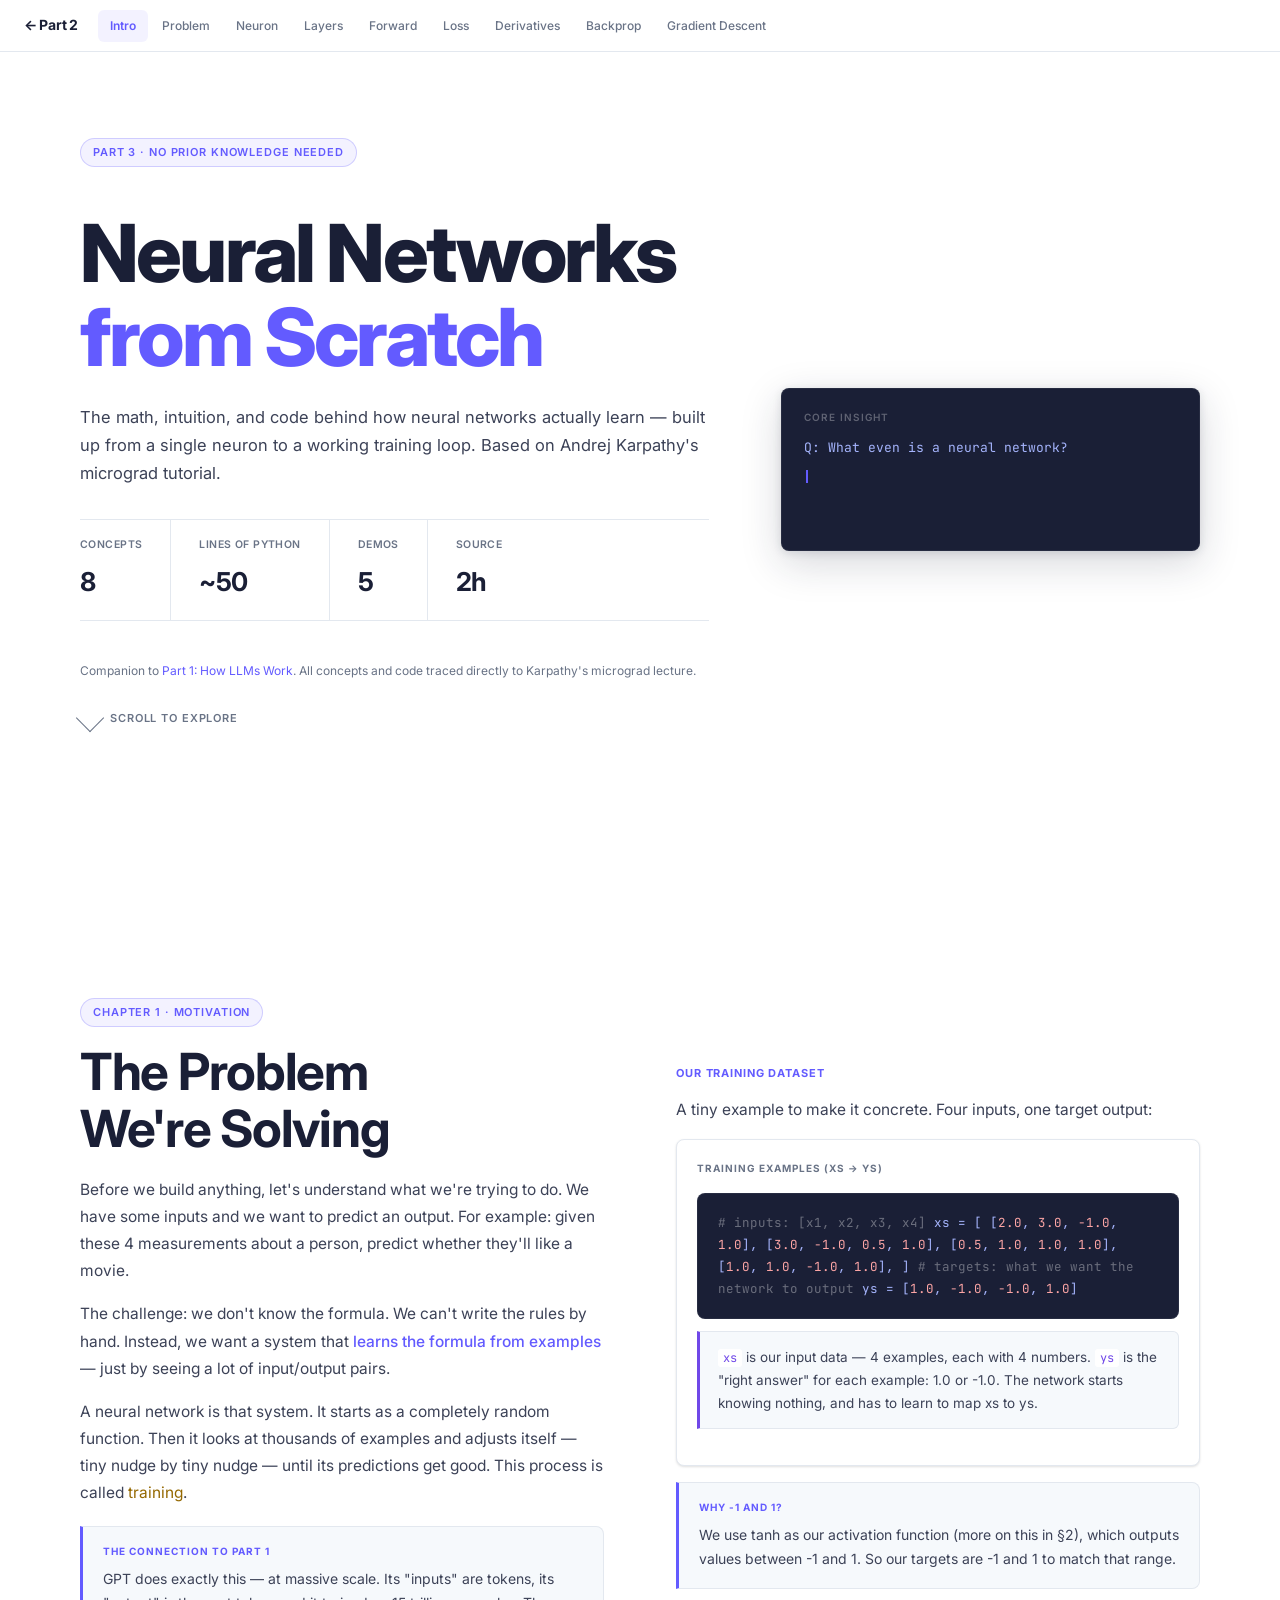
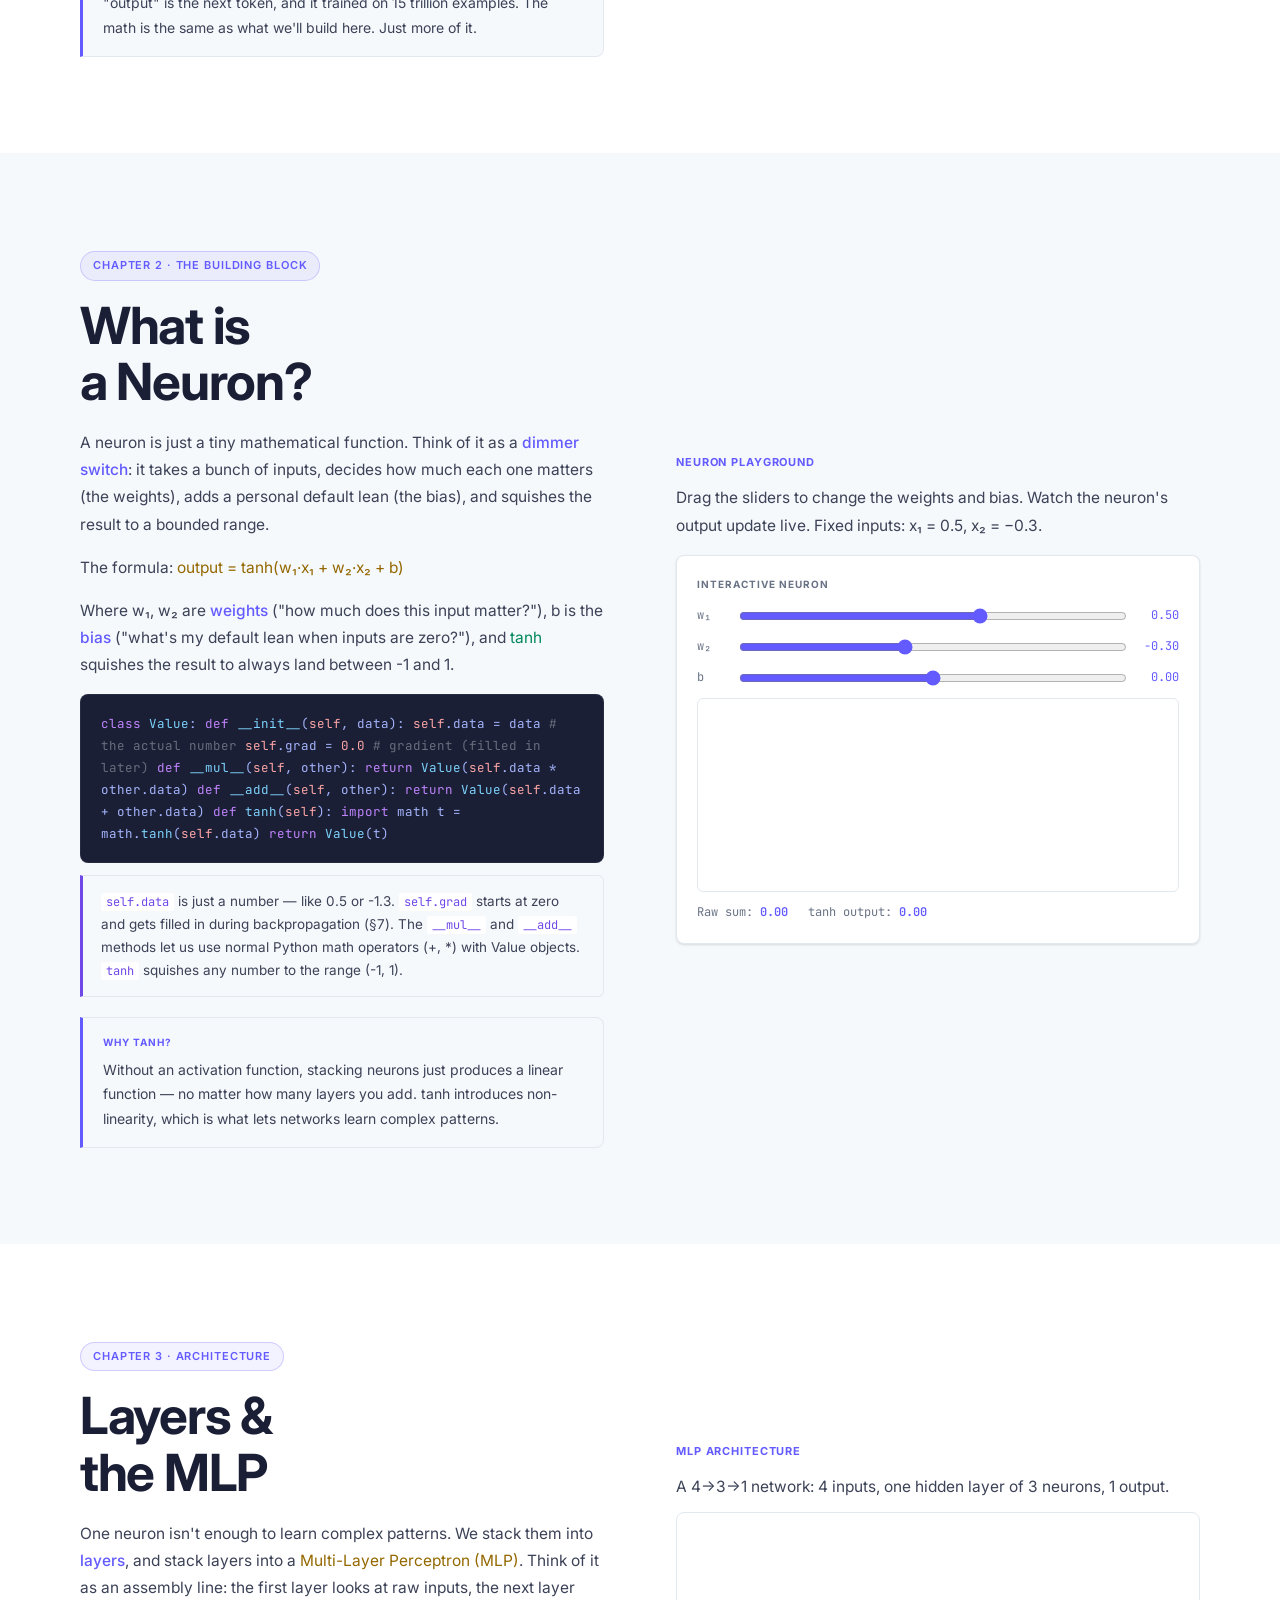
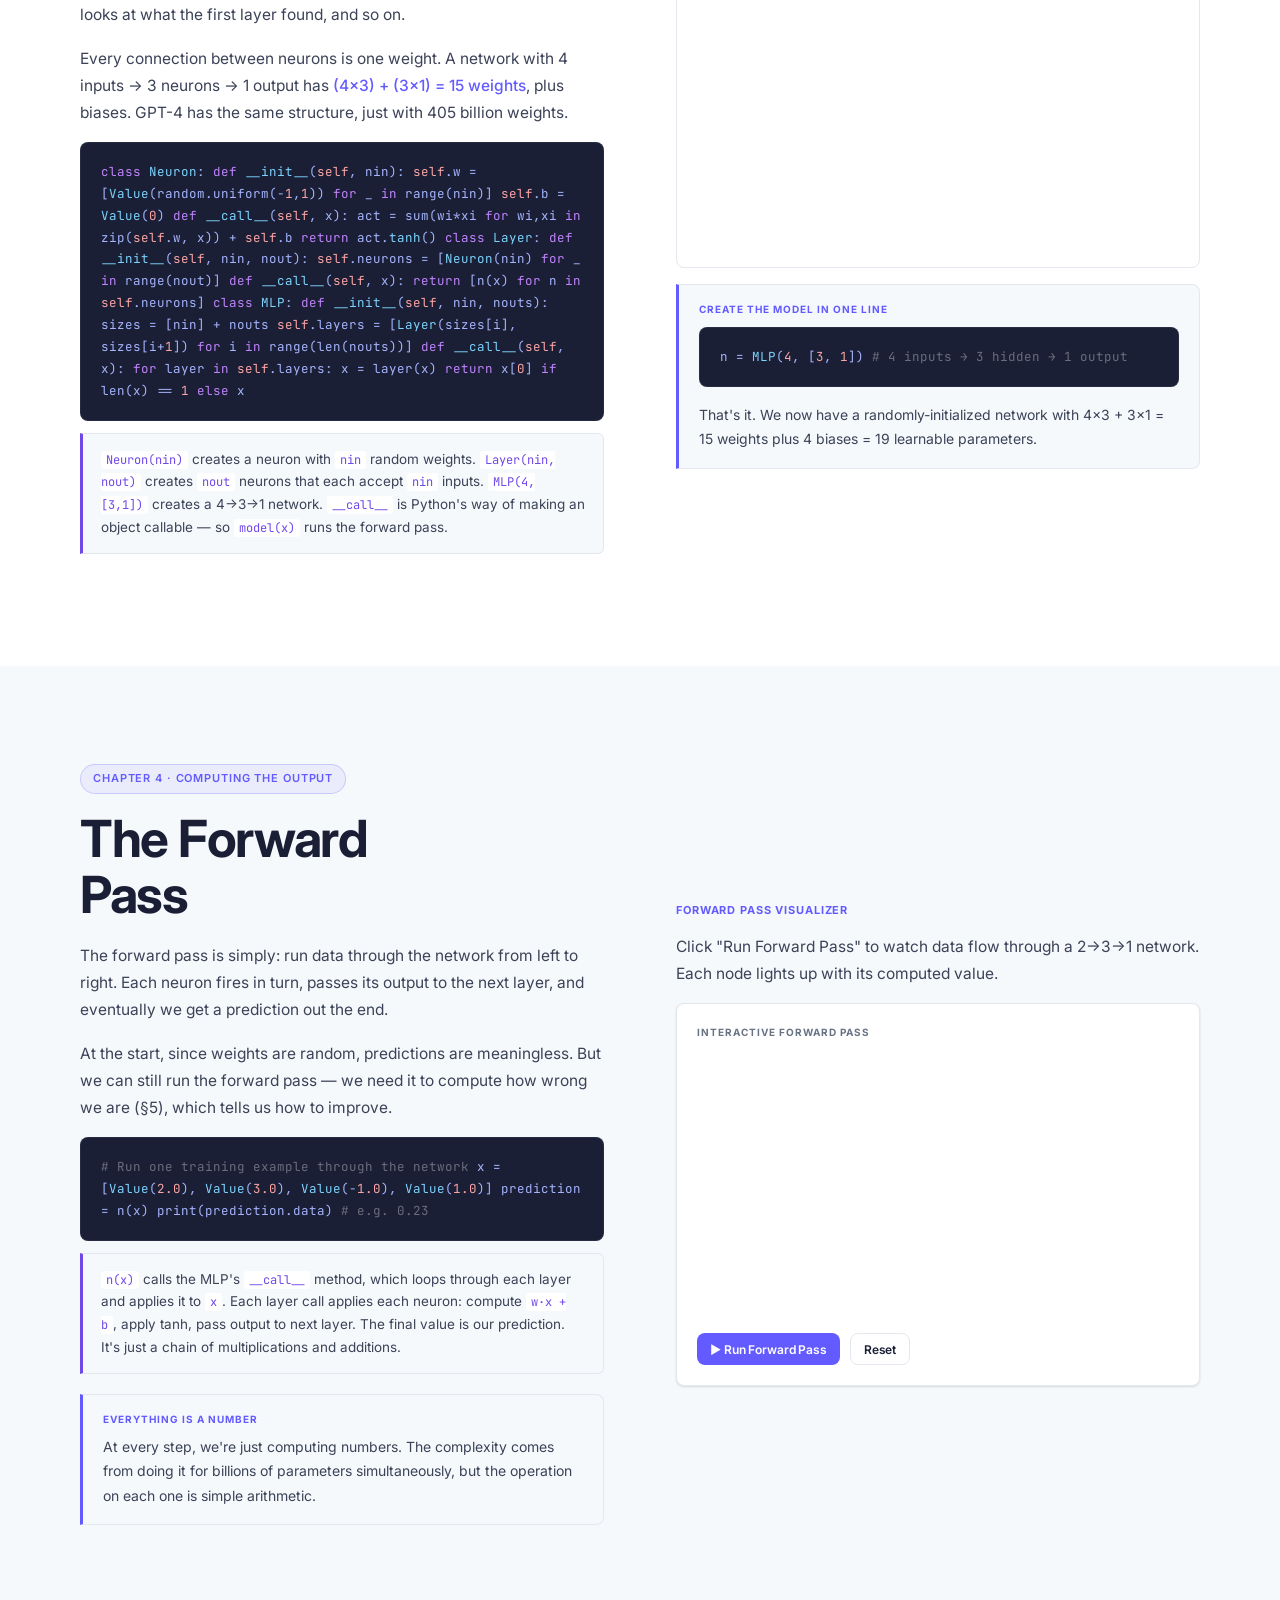
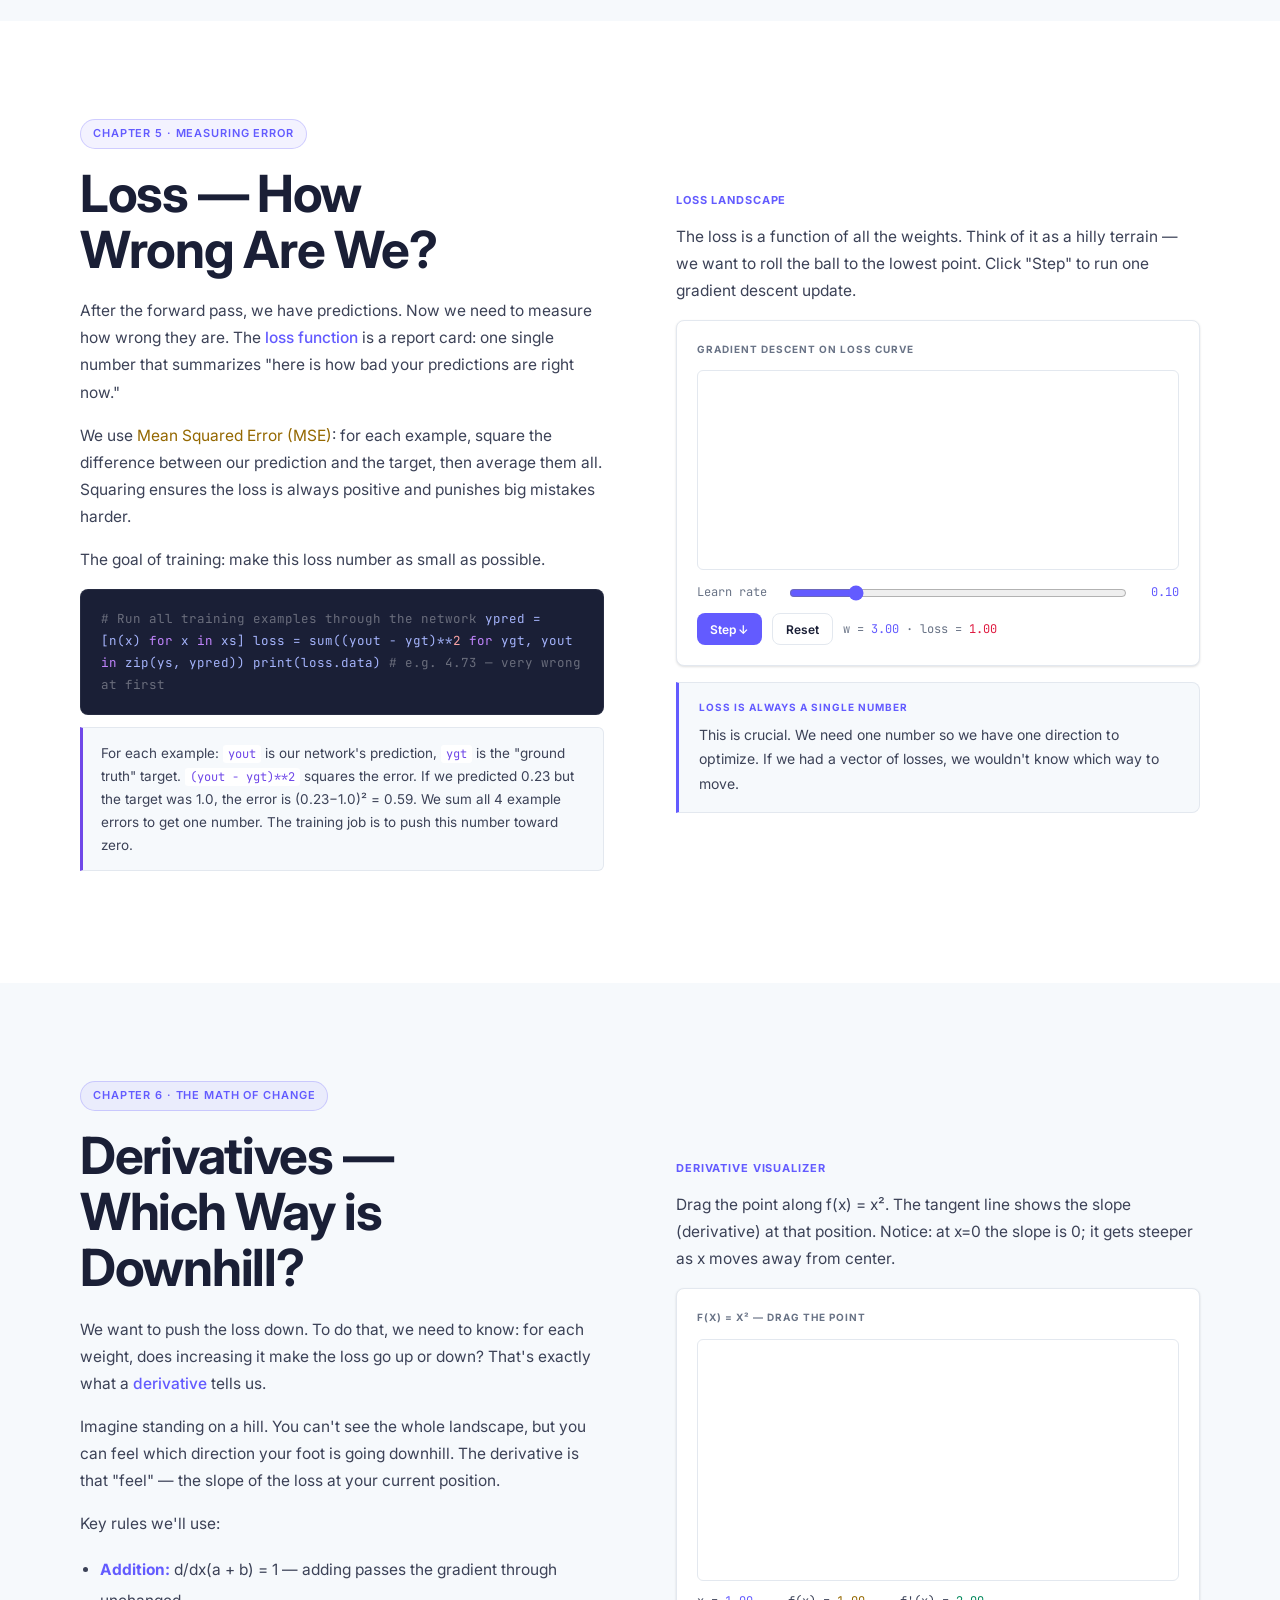
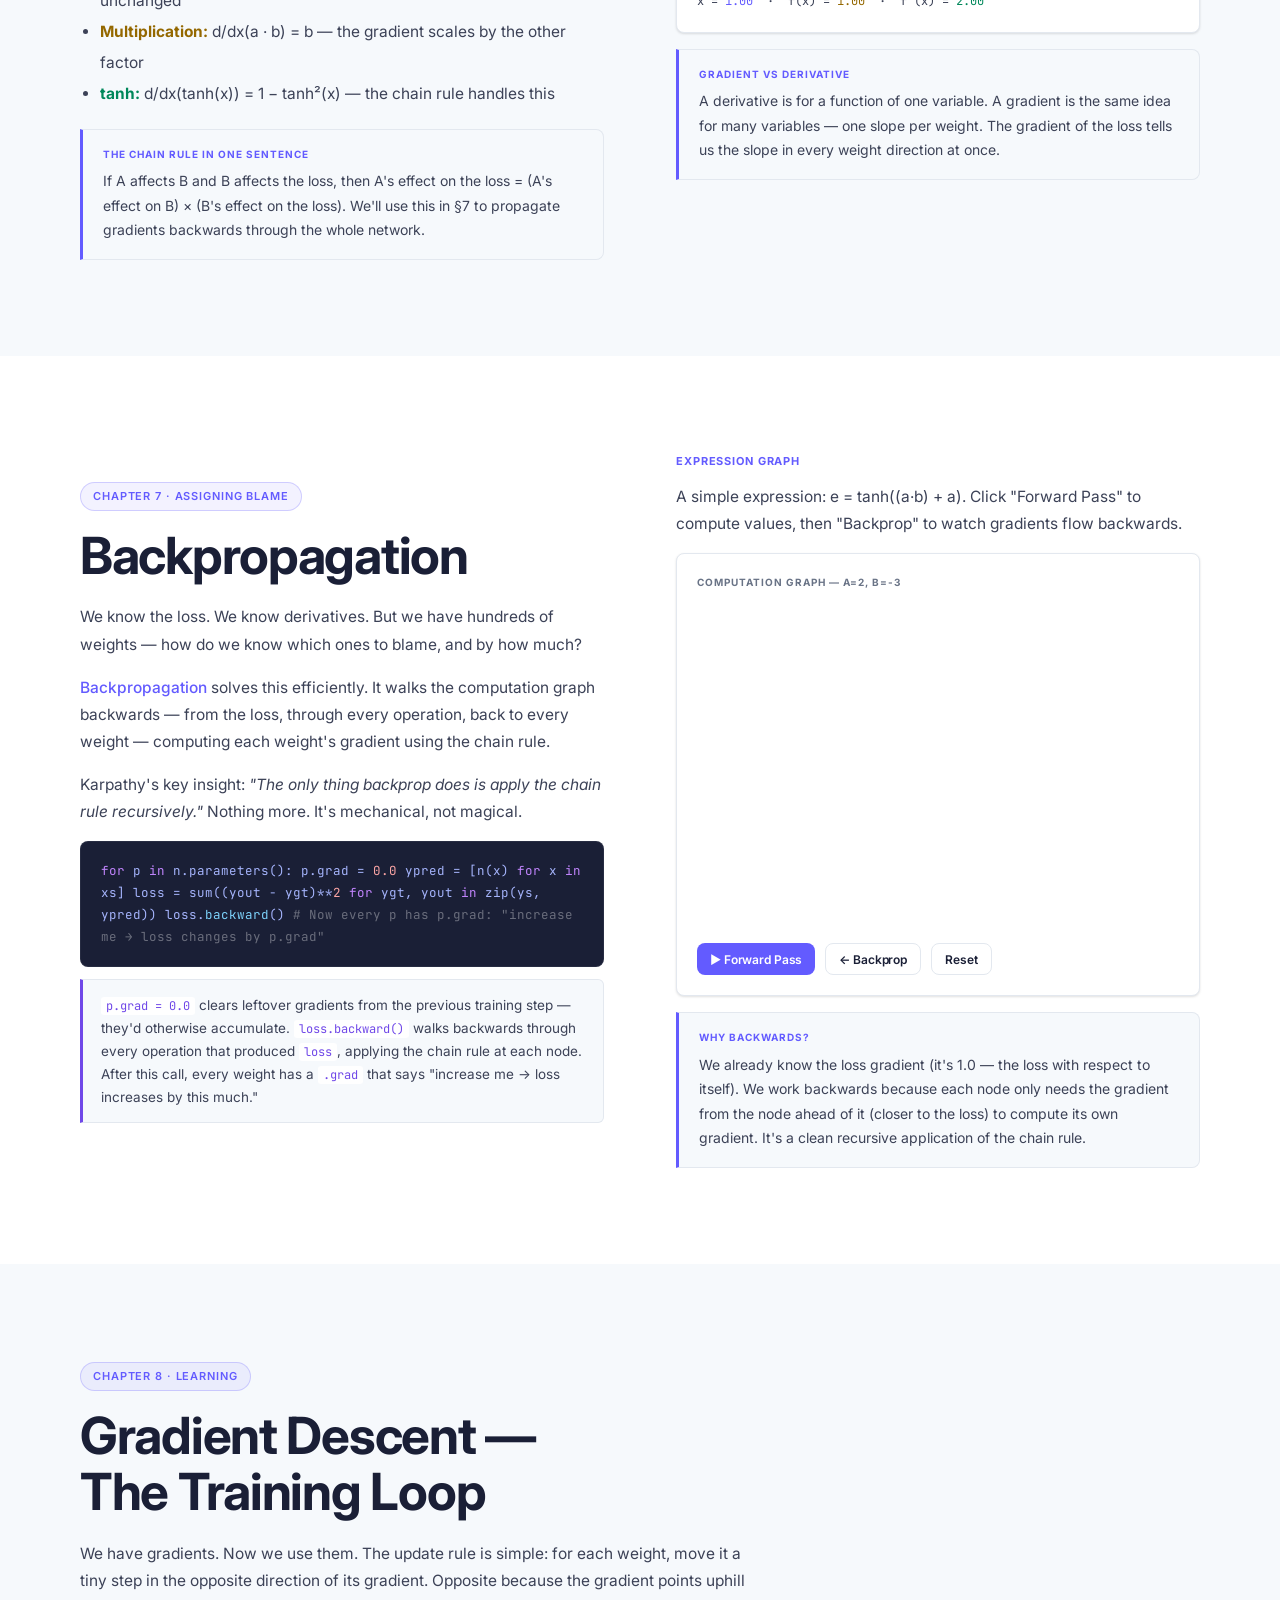
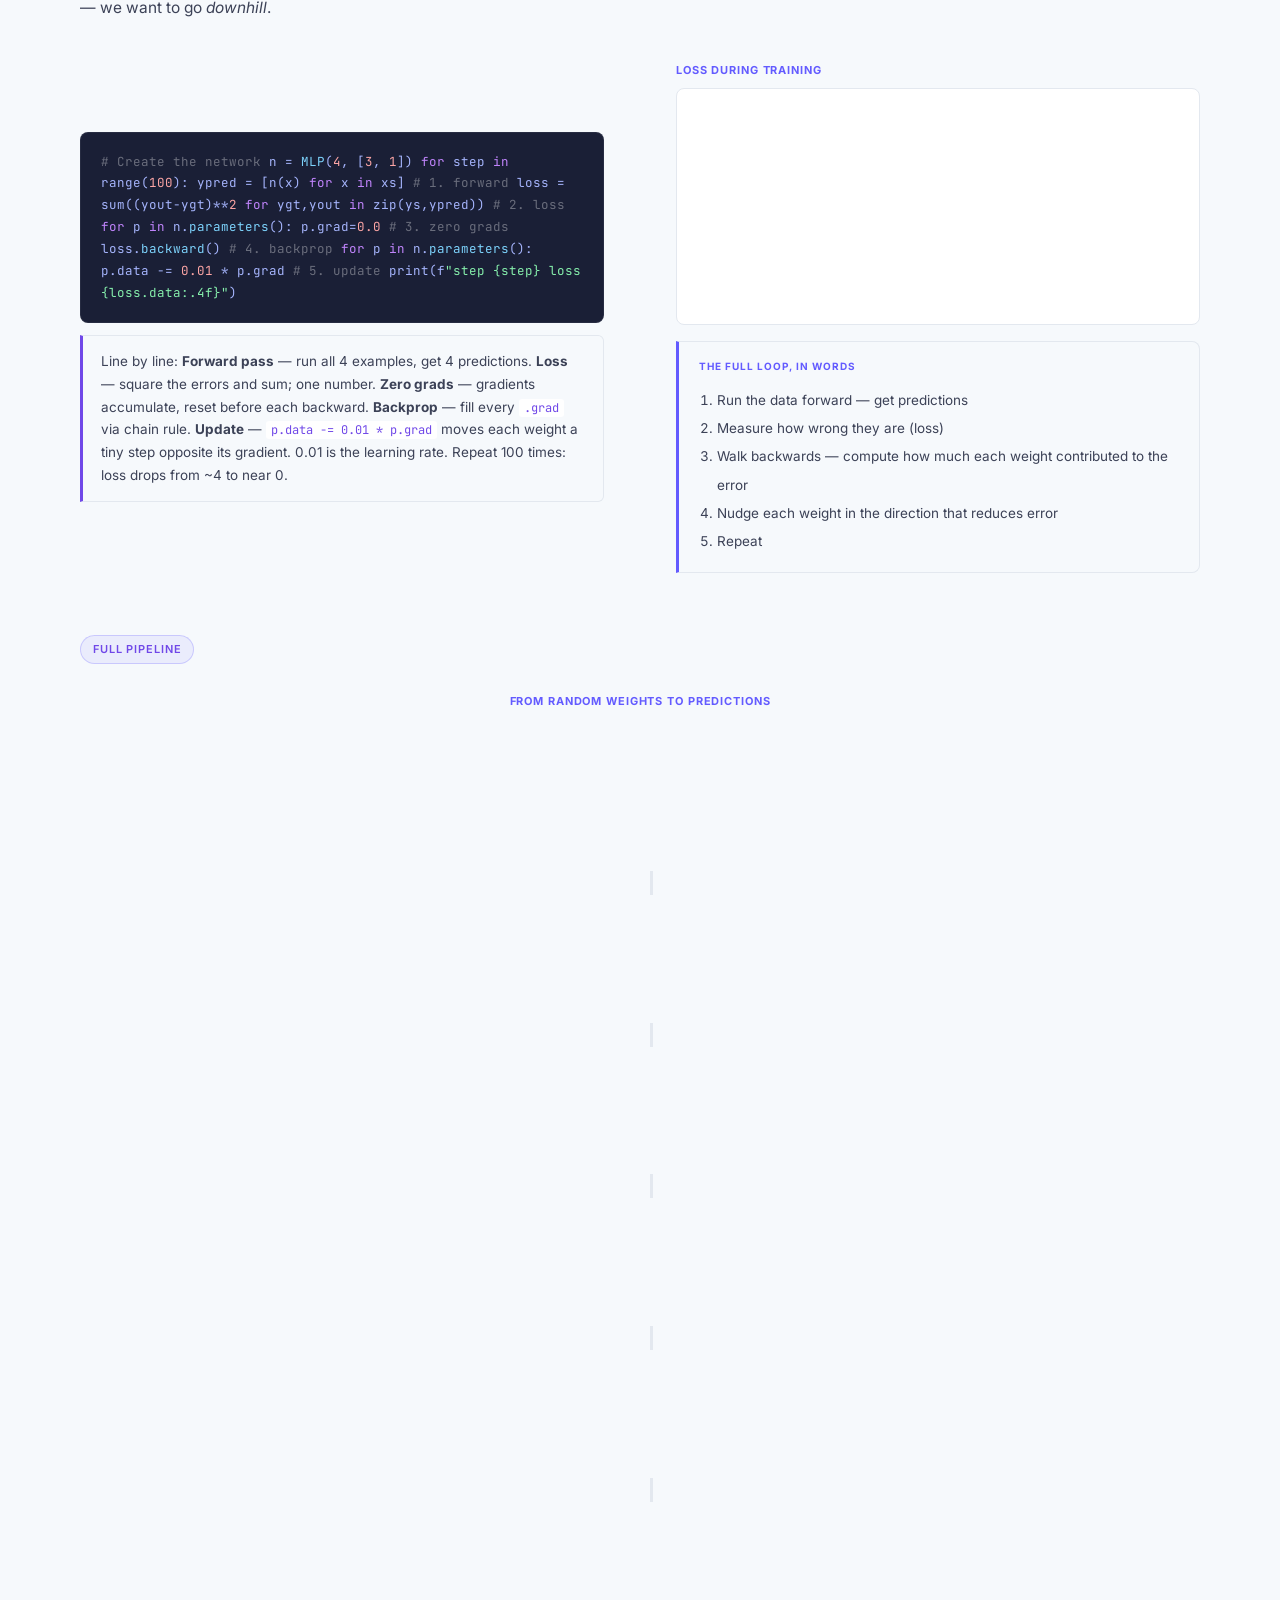
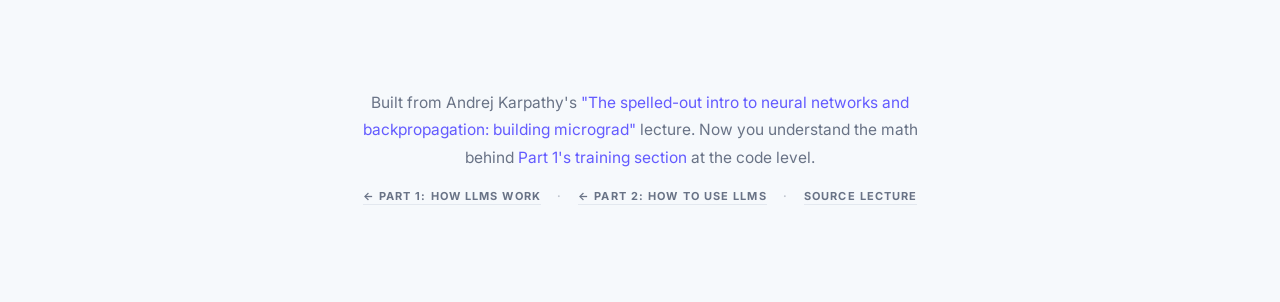
==== neural-networks/index.html @ 3d4aa54a "Add Part 3 HTML scaffold with all 8 sections" ====
<!DOCTYPE html>
<html lang="en">
<head>
<meta charset="UTF-8">
<meta name="viewport" content="width=device-width, initial-scale=1.0">
<title>Neural Networks from Scratch — A Visual Deep Dive</title>
<link rel="preconnect" href="https://fonts.googleapis.com">
<link rel="preconnect" href="https://fonts.gstatic.com" crossorigin>
<link href="https://fonts.googleapis.com/css2?family=Inter:wght@400;500;600;700;800&family=JetBrains+Mono:ital,wght@0,400;0,500;1,400&display=swap" rel="stylesheet">
<link rel="stylesheet" href="style.css">
<style>
.code-block{background:var(--ink);color:#A5B4FC;font-family:var(--dm);font-size:12.5px;line-height:1.75;padding:18px 20px;border-radius:var(--radius);margin:16px 0;overflow-x:auto;border:1px solid rgba(255,255,255,0.06)}
.code-block .co{color:rgba(255,255,255,0.35)}
.code-block .kw{color:#C084FC}
.code-block .st{color:#86EFAC}
.code-block .nm{color:#FCA5A5}
.code-block .fn{color:#7DD3FC}
.code-line-explain{background:var(--surface);border:1px solid var(--border);border-left:3px solid var(--purple);padding:14px 18px;margin-top:-4px;margin-bottom:16px;font-size:13.5px;color:var(--txt);font-family:var(--db);border-radius:0 var(--radius-sm) var(--radius-sm) 0;line-height:1.7}
.code-line-explain code{font-family:var(--dm);font-size:12px;background:var(--card);padding:1px 5px;border-radius:3px;color:var(--purple)}
.demo-box{background:var(--card);border:1px solid var(--border);border-radius:var(--radius);padding:20px;box-shadow:var(--shadow-sm);margin-top:16px}
.demo-label{font-family:var(--ds);font-size:10px;font-weight:700;letter-spacing:.1em;text-transform:uppercase;color:var(--txt2);margin-bottom:12px}
.slider-row{display:flex;align-items:center;gap:12px;margin-bottom:10px}
.slider-row label{font-family:var(--dm);font-size:12px;color:var(--txt2);width:30px;flex-shrink:0}
.slider-row input[type=range]{flex:1;accent-color:var(--accent)}
.slider-val{font-family:var(--dm);font-size:12px;color:var(--accent);width:40px;text-align:right;flex-shrink:0}
.neuron-output{display:flex;gap:20px;margin-top:12px;font-family:var(--dm);font-size:12px}
.neuron-output .n-label{color:var(--txt2)}
.neuron-output .n-val{color:var(--accent);font-weight:600}
.nn-svg-wrap{background:var(--card);border:1px solid var(--border);border-radius:var(--radius);padding:12px;margin-top:12px}
.pipeline-full{display:flex;flex-direction:column;gap:0;margin-top:32px}
.pipeline-stage{display:flex;gap:20px;opacity:0;transform:translateY(12px);transition:opacity .5s,transform .5s}
.pipeline-stage.visible{opacity:1;transform:translateY(0)}
.pipeline-connector{width:3px;background:var(--border);height:24px;margin-left:23px}
.ps-num{font-family:var(--dm);font-size:11px;color:var(--txt2);padding-top:4px;flex-shrink:0;width:28px}
.ps-content{flex:1;border-left:3px solid var(--border);padding:12px 16px;background:var(--card);border-radius:0 var(--radius-sm) var(--radius-sm) 0;border:1px solid var(--border)}
.ps-title{font-family:var(--ds);font-size:12px;font-weight:700;letter-spacing:.04em;margin-bottom:4px}
.ps-desc{font-size:13.5px;color:var(--txt);line-height:1.6}
.ps-tags{display:flex;flex-wrap:wrap;gap:6px;margin-top:8px}
</style>
</head>
<body>
<a href="#main-content" class="skip-link">Skip to main content</a>
<div class="progress-bar" id="progress-bar" role="progressbar" aria-label="Reading progress" aria-valuenow="0" aria-valuemin="0" aria-valuemax="100"></div>

<nav class="top-nav" id="top-nav" aria-label="Chapter navigation">
  <div class="top-nav-inner">
    <a href="../how-to-use-llms/index.html" class="top-nav-brand">← Part 2</a>
    <div class="top-nav-links" id="top-nav-links">
      <button class="tnav-btn active" data-section="s-intro" aria-current="true">Intro</button>
      <button class="tnav-btn" data-section="s-problem">Problem</button>
      <button class="tnav-btn" data-section="s-neuron">Neuron</button>
      <button class="tnav-btn" data-section="s-layers">Layers</button>
      <button class="tnav-btn" data-section="s-forward">Forward</button>
      <button class="tnav-btn" data-section="s-loss">Loss</button>
      <button class="tnav-btn" data-section="s-derivatives">Derivatives</button>
      <button class="tnav-btn" data-section="s-backprop">Backprop</button>
      <button class="tnav-btn" data-section="s-gd">Gradient Descent</button>
    </div>
  </div>
</nav>

<!-- HERO -->
<section id="s-intro" class="section" aria-label="Introduction">
  <canvas id="hero-canvas" aria-hidden="true"></canvas>
  <div class="hero-content" id="main-content">
    <div class="chapter-badge" aria-hidden="true">Part 3 · No Prior Knowledge Needed</div>
    <div class="hero-grid">
      <div class="hero-left">
        <h1 class="hero-title">Neural Networks<br><span>from Scratch</span></h1>
        <p class="hero-sub">The math, intuition, and code behind how neural networks actually learn — built up from a single neuron to a working training loop. Based on Andrej Karpathy's micrograd tutorial.</p>
        <dl class="hero-stats">
          <div class="stat-item"><dt class="stat-lbl">Concepts</dt><dd class="stat-val">8</dd></div>
          <div class="stat-item"><dt class="stat-lbl">Lines of Python</dt><dd class="stat-val">~50</dd></div>
          <div class="stat-item"><dt class="stat-lbl">Demos</dt><dd class="stat-val">5</dd></div>
          <div class="stat-item"><dt class="stat-lbl">Source</dt><dd class="stat-val">2h</dd></div>
        </dl>
        <p class="stats-caveat">Companion to <a href="../index.html" style="color:var(--accent)">Part 1: How LLMs Work</a>. All concepts and code traced directly to Karpathy's micrograd lecture.</p>
        <div class="scroll-hint" aria-hidden="true"><div class="scroll-arrow"></div>Scroll to explore</div>
      </div>
      <div class="hero-right">
        <div class="typewriter-wrap" aria-label="Neural network insight">
          <div class="tw-label" aria-hidden="true">Core Insight</div>
          <div class="tw-prompt">Q: What even is a neural network?</div>
          <div class="tw-response" id="tw-response" aria-live="polite" aria-atomic="true"><span class="tw-cursor" aria-hidden="true"></span></div>
        </div>
      </div>
    </div>
  </div>
</section>

<!-- §1: THE PROBLEM -->
<section id="s-problem" class="section" aria-label="The Problem We're Solving">
  <div class="section-inner two-col">
    <div class="fade-up">
      <div class="chapter-badge">Chapter 1 · Motivation</div>
      <h2 class="section-title">The Problem<br>We're Solving</h2>
      <p class="body-text">Before we build anything, let's understand what we're trying to do. We have some inputs and we want to predict an output. For example: given these 4 measurements about a person, predict whether they'll like a movie.</p>
      <p class="body-text">The challenge: we don't know the formula. We can't write the rules by hand. Instead, we want a system that <span class="highlight">learns the formula from examples</span> — just by seeing a lot of input/output pairs.</p>
      <p class="body-text">A neural network is that system. It starts as a completely random function. Then it looks at thousands of examples and adjusts itself — tiny nudge by tiny nudge — until its predictions get good. This process is called <span class="highlight-a">training</span>.</p>
      <div class="insight-box">
        <strong>The Connection to Part 1</strong>
        GPT does exactly this — at massive scale. Its "inputs" are tokens, its "output" is the next token, and it trained on 15 trillion examples. The math is the same as what we'll build here. Just more of it.
      </div>
    </div>
    <div class="fade-up" style="animation-delay:.15s">
      <h3 class="sub-title">Our Training Dataset</h3>
      <p class="body-text" style="margin-bottom:12px">A tiny example to make it concrete. Four inputs, one target output:</p>
      <div class="demo-box">
        <div class="demo-label">Training Examples (xs → ys)</div>
        <div class="code-block">
<span class="co"># inputs: [x1, x2, x3, x4]</span>
xs = [
  [<span class="nm">2.0</span>, <span class="nm">3.0</span>, <span class="nm">-1.0</span>, <span class="nm">1.0</span>],
  [<span class="nm">3.0</span>, <span class="nm">-1.0</span>, <span class="nm">0.5</span>, <span class="nm">1.0</span>],
  [<span class="nm">0.5</span>, <span class="nm">1.0</span>, <span class="nm">1.0</span>, <span class="nm">1.0</span>],
  [<span class="nm">1.0</span>, <span class="nm">1.0</span>, <span class="nm">-1.0</span>, <span class="nm">1.0</span>],
]
<span class="co"># targets: what we want the network to output</span>
ys = [<span class="nm">1.0</span>, <span class="nm">-1.0</span>, <span class="nm">-1.0</span>, <span class="nm">1.0</span>]
        </div>
        <div class="code-line-explain">
          <code>xs</code> is our input data — 4 examples, each with 4 numbers. <code>ys</code> is the "right answer" for each example: 1.0 or -1.0. The network starts knowing nothing, and has to learn to map xs to ys.
        </div>
      </div>
      <div class="insight-box" style="margin-top:16px">
        <strong>Why -1 and 1?</strong>
        We use tanh as our activation function (more on this in §2), which outputs values between -1 and 1. So our targets are -1 and 1 to match that range.
      </div>
    </div>
  </div>
</section>

<!-- §2: NEURON -->
<section id="s-neuron" class="section" aria-label="What is a Neuron">
  <div class="section-inner two-col">
    <div class="fade-up">
      <div class="chapter-badge">Chapter 2 · The Building Block</div>
      <h2 class="section-title">What is<br>a Neuron?</h2>
      <p class="body-text">A neuron is just a tiny mathematical function. Think of it as a <span class="highlight">dimmer switch</span>: it takes a bunch of inputs, decides how much each one matters (the weights), adds a personal default lean (the bias), and squishes the result to a bounded range.</p>
      <p class="body-text">The formula: <span class="highlight-a">output = tanh(w₁·x₁ + w₂·x₂ + b)</span></p>
      <p class="body-text">Where w₁, w₂ are <span class="highlight">weights</span> ("how much does this input matter?"), b is the <span class="highlight">bias</span> ("what's my default lean when inputs are zero?"), and <span class="highlight-g">tanh</span> squishes the result to always land between -1 and 1.</p>
      <div class="code-block">
<span class="kw">class</span> <span class="fn">Value</span>:
  <span class="kw">def</span> <span class="fn">__init__</span>(<span class="nm">self</span>, data):
    <span class="nm">self</span>.data = data   <span class="co"># the actual number</span>
    <span class="nm">self</span>.grad = <span class="nm">0.0</span>   <span class="co"># gradient (filled in later)</span>

  <span class="kw">def</span> <span class="fn">__mul__</span>(<span class="nm">self</span>, other):
    <span class="kw">return</span> <span class="fn">Value</span>(<span class="nm">self</span>.data * other.data)

  <span class="kw">def</span> <span class="fn">__add__</span>(<span class="nm">self</span>, other):
    <span class="kw">return</span> <span class="fn">Value</span>(<span class="nm">self</span>.data + other.data)

  <span class="kw">def</span> <span class="fn">tanh</span>(<span class="nm">self</span>):
    <span class="kw">import</span> math
    t = math.<span class="fn">tanh</span>(<span class="nm">self</span>.data)
    <span class="kw">return</span> <span class="fn">Value</span>(t)
      </div>
      <div class="code-line-explain">
        <code>self.data</code> is just a number — like 0.5 or -1.3. <code>self.grad</code> starts at zero and gets filled in during backpropagation (§7). The <code>__mul__</code> and <code>__add__</code> methods let us use normal Python math operators (+, *) with Value objects. <code>tanh</code> squishes any number to the range (-1, 1).
      </div>
      <div class="insight-box">
        <strong>Why tanh?</strong>
        Without an activation function, stacking neurons just produces a linear function — no matter how many layers you add. tanh introduces non-linearity, which is what lets networks learn complex patterns.
      </div>
    </div>
    <div class="fade-up" style="animation-delay:.15s">
      <h3 class="sub-title">Neuron Playground</h3>
      <p class="body-text" style="margin-bottom:8px">Drag the sliders to change the weights and bias. Watch the neuron's output update live. Fixed inputs: x₁ = 0.5, x₂ = −0.3.</p>
      <div class="demo-box" id="neuron-playground">
        <div class="demo-label">Interactive Neuron</div>
        <div class="slider-row">
          <label>w₁</label>
          <input type="range" id="np-w1" min="-2" max="2" step="0.05" value="0.5" aria-label="Weight 1">
          <span class="slider-val" id="np-w1-val">0.50</span>
        </div>
        <div class="slider-row">
          <label>w₂</label>
          <input type="range" id="np-w2" min="-2" max="2" step="0.05" value="-0.3" aria-label="Weight 2">
          <span class="slider-val" id="np-w2-val">-0.30</span>
        </div>
        <div class="slider-row">
          <label>b</label>
          <input type="range" id="np-b" min="-2" max="2" step="0.05" value="0.0" aria-label="Bias">
          <span class="slider-val" id="np-b-val">0.00</span>
        </div>
        <canvas id="neuron-canvas" width="400" height="160" style="width:100%;display:block;margin-top:8px;border-radius:var(--radius-sm);border:1px solid var(--border)"></canvas>
        <div class="neuron-output" style="margin-top:10px">
          <span><span class="n-label">Raw sum: </span><span class="n-val" id="np-raw">0.00</span></span>
          <span><span class="n-label">tanh output: </span><span class="n-val" id="np-out">0.00</span></span>
        </div>
      </div>
    </div>
  </div>
</section>

<!-- §3: LAYERS -->
<section id="s-layers" class="section" aria-label="Layers and Architecture">
  <div class="section-inner two-col">
    <div class="fade-up">
      <div class="chapter-badge">Chapter 3 · Architecture</div>
      <h2 class="section-title">Layers &<br>the MLP</h2>
      <p class="body-text">One neuron isn't enough to learn complex patterns. We stack them into <span class="highlight">layers</span>, and stack layers into a <span class="highlight-a">Multi-Layer Perceptron (MLP)</span>. Think of it as an assembly line: the first layer looks at raw inputs, the next layer looks at what the first layer found, and so on.</p>
      <p class="body-text">Every connection between neurons is one weight. A network with 4 inputs → 3 neurons → 1 output has <span class="highlight">(4×3) + (3×1) = 15 weights</span>, plus biases. GPT-4 has the same structure, just with 405 billion weights.</p>
      <div class="code-block">
<span class="kw">class</span> <span class="fn">Neuron</span>:
  <span class="kw">def</span> <span class="fn">__init__</span>(<span class="nm">self</span>, nin):
    <span class="nm">self</span>.w = [<span class="fn">Value</span>(random.uniform(-<span class="nm">1</span>,<span class="nm">1</span>)) <span class="kw">for</span> _ <span class="kw">in</span> range(nin)]
    <span class="nm">self</span>.b = <span class="fn">Value</span>(<span class="nm">0</span>)
  <span class="kw">def</span> <span class="fn">__call__</span>(<span class="nm">self</span>, x):
    act = sum(wi*xi <span class="kw">for</span> wi,xi <span class="kw">in</span> zip(<span class="nm">self</span>.w, x)) + <span class="nm">self</span>.b
    <span class="kw">return</span> act.<span class="fn">tanh</span>()

<span class="kw">class</span> <span class="fn">Layer</span>:
  <span class="kw">def</span> <span class="fn">__init__</span>(<span class="nm">self</span>, nin, nout):
    <span class="nm">self</span>.neurons = [<span class="fn">Neuron</span>(nin) <span class="kw">for</span> _ <span class="kw">in</span> range(nout)]
  <span class="kw">def</span> <span class="fn">__call__</span>(<span class="nm">self</span>, x):
    <span class="kw">return</span> [n(x) <span class="kw">for</span> n <span class="kw">in</span> <span class="nm">self</span>.neurons]

<span class="kw">class</span> <span class="fn">MLP</span>:
  <span class="kw">def</span> <span class="fn">__init__</span>(<span class="nm">self</span>, nin, nouts):
    sizes = [nin] + nouts
    <span class="nm">self</span>.layers = [<span class="fn">Layer</span>(sizes[i], sizes[i+<span class="nm">1</span>]) <span class="kw">for</span> i <span class="kw">in</span> range(len(nouts))]
  <span class="kw">def</span> <span class="fn">__call__</span>(<span class="nm">self</span>, x):
    <span class="kw">for</span> layer <span class="kw">in</span> <span class="nm">self</span>.layers: x = layer(x)
    <span class="kw">return</span> x[<span class="nm">0</span>] <span class="kw">if</span> len(x) == <span class="nm">1</span> <span class="kw">else</span> x
      </div>
      <div class="code-line-explain">
        <code>Neuron(nin)</code> creates a neuron with <code>nin</code> random weights. <code>Layer(nin, nout)</code> creates <code>nout</code> neurons that each accept <code>nin</code> inputs. <code>MLP(4, [3,1])</code> creates a 4→3→1 network. <code>__call__</code> is Python's way of making an object callable — so <code>model(x)</code> runs the forward pass.
      </div>
    </div>
    <div class="fade-up" style="animation-delay:.15s">
      <h3 class="sub-title">MLP Architecture</h3>
      <p class="body-text" style="margin-bottom:12px">A 4→3→1 network: 4 inputs, one hidden layer of 3 neurons, 1 output.</p>
      <div class="nn-svg-wrap">
        <svg id="mlp-svg" viewBox="0 0 340 220" width="100%" role="img" aria-label="MLP architecture diagram"></svg>
      </div>
      <div class="insight-box" style="margin-top:16px">
        <strong>Create the model in one line</strong>
        <div class="code-block" style="margin-top:8px">n = <span class="fn">MLP</span>(<span class="nm">4</span>, [<span class="nm">3</span>, <span class="nm">1</span>])  <span class="co"># 4 inputs → 3 hidden → 1 output</span></div>
        That's it. We now have a randomly-initialized network with 4×3 + 3×1 = 15 weights plus 4 biases = 19 learnable parameters.
      </div>
    </div>
  </div>
</section>

<!-- §4: FORWARD PASS -->
<section id="s-forward" class="section" aria-label="Forward Pass">
  <div class="section-inner two-col">
    <div class="fade-up">
      <div class="chapter-badge">Chapter 4 · Computing the Output</div>
      <h2 class="section-title">The Forward<br>Pass</h2>
      <p class="body-text">The forward pass is simply: run data through the network from left to right. Each neuron fires in turn, passes its output to the next layer, and eventually we get a prediction out the end.</p>
      <p class="body-text">At the start, since weights are random, predictions are meaningless. But we can still run the forward pass — we need it to compute how wrong we are (§5), which tells us how to improve.</p>
      <div class="code-block">
<span class="co"># Run one training example through the network</span>
x = [<span class="fn">Value</span>(<span class="nm">2.0</span>), <span class="fn">Value</span>(<span class="nm">3.0</span>), <span class="fn">Value</span>(-<span class="nm">1.0</span>), <span class="fn">Value</span>(<span class="nm">1.0</span>)]
prediction = n(x)
print(prediction.data)  <span class="co"># e.g. 0.23</span>
      </div>
      <div class="code-line-explain">
        <code>n(x)</code> calls the MLP's <code>__call__</code> method, which loops through each layer and applies it to <code>x</code>. Each layer call applies each neuron: compute <code>w·x + b</code>, apply tanh, pass output to next layer. The final value is our prediction. It's just a chain of multiplications and additions.
      </div>
      <div class="insight-box">
        <strong>Everything is a number</strong>
        At every step, we're just computing numbers. The complexity comes from doing it for billions of parameters simultaneously, but the operation on each one is simple arithmetic.
      </div>
    </div>
    <div class="fade-up" style="animation-delay:.15s">
      <h3 class="sub-title">Forward Pass Visualizer</h3>
      <p class="body-text" style="margin-bottom:8px">Click "Run Forward Pass" to watch data flow through a 2→3→1 network. Each node lights up with its computed value.</p>
      <div class="demo-box">
        <div class="demo-label">Interactive Forward Pass</div>
        <svg id="fp-svg" viewBox="0 0 360 200" width="100%" style="display:block" role="img" aria-label="Forward pass animation"></svg>
        <div style="margin-top:12px;display:flex;gap:10px">
          <button class="btn btn-primary btn-sm" id="fp-run-btn">▶ Run Forward Pass</button>
          <button class="btn btn-ghost btn-sm" id="fp-reset-btn">Reset</button>
        </div>
      </div>
    </div>
  </div>
</section>

<!-- §5: LOSS -->
<section id="s-loss" class="section" aria-label="Loss Function">
  <div class="section-inner two-col">
    <div class="fade-up">
      <div class="chapter-badge">Chapter 5 · Measuring Error</div>
      <h2 class="section-title">Loss — How<br>Wrong Are We?</h2>
      <p class="body-text">After the forward pass, we have predictions. Now we need to measure how wrong they are. The <span class="highlight">loss function</span> is a report card: one single number that summarizes "here is how bad your predictions are right now."</p>
      <p class="body-text">We use <span class="highlight-a">Mean Squared Error (MSE)</span>: for each example, square the difference between our prediction and the target, then average them all. Squaring ensures the loss is always positive and punishes big mistakes harder.</p>
      <p class="body-text">The goal of training: make this loss number as small as possible.</p>
      <div class="code-block">
<span class="co"># Run all training examples through the network</span>
ypred = [n(x) <span class="kw">for</span> x <span class="kw">in</span> xs]
loss = sum((yout - ygt)**<span class="nm">2</span> <span class="kw">for</span> ygt, yout <span class="kw">in</span> zip(ys, ypred))
print(loss.data)  <span class="co"># e.g. 4.73 — very wrong at first</span>
      </div>
      <div class="code-line-explain">
        For each example: <code>yout</code> is our network's prediction, <code>ygt</code> is the "ground truth" target. <code>(yout - ygt)**2</code> squares the error. If we predicted 0.23 but the target was 1.0, the error is (0.23−1.0)² = 0.59. We sum all 4 example errors to get one number. The training job is to push this number toward zero.
      </div>
    </div>
    <div class="fade-up" style="animation-delay:.15s">
      <h3 class="sub-title">Loss Landscape</h3>
      <p class="body-text" style="margin-bottom:8px">The loss is a function of all the weights. Think of it as a hilly terrain — we want to roll the ball to the lowest point. Click "Step" to run one gradient descent update.</p>
      <div class="demo-box">
        <div class="demo-label">Gradient Descent on Loss Curve</div>
        <canvas id="loss-canvas" width="400" height="160" style="width:100%;display:block;border-radius:var(--radius-sm);border:1px solid var(--border)"></canvas>
        <div class="slider-row" style="margin-top:12px">
          <label style="width:80px;color:var(--txt2);font-family:var(--dm);font-size:12px">Learn rate</label>
          <input type="range" id="loss-lr" min="0.01" max="0.5" step="0.01" value="0.1" aria-label="Learning rate">
          <span class="slider-val" id="loss-lr-val">0.10</span>
        </div>
        <div style="margin-top:8px;display:flex;gap:10px;align-items:center">
          <button class="btn btn-primary btn-sm" id="loss-step-btn">Step ↓</button>
          <button class="btn btn-ghost btn-sm" id="loss-reset-btn">Reset</button>
          <span style="font-family:var(--dm);font-size:12px;color:var(--txt2)">w = <span id="loss-w-val" style="color:var(--accent)">3.00</span> · loss = <span id="loss-val-display" style="color:var(--red)">1.00</span></span>
        </div>
      </div>
      <div class="insight-box" style="margin-top:16px">
        <strong>Loss is always a single number</strong>
        This is crucial. We need one number so we have one direction to optimize. If we had a vector of losses, we wouldn't know which way to move.
      </div>
    </div>
  </div>
</section>

<!-- §6: DERIVATIVES -->
<section id="s-derivatives" class="section" aria-label="Derivatives and Gradients">
  <div class="section-inner two-col">
    <div class="fade-up">
      <div class="chapter-badge">Chapter 6 · The Math of Change</div>
      <h2 class="section-title">Derivatives —<br>Which Way is Downhill?</h2>
      <p class="body-text">We want to push the loss down. To do that, we need to know: for each weight, does increasing it make the loss go up or down? That's exactly what a <span class="highlight">derivative</span> tells us.</p>
      <p class="body-text">Imagine standing on a hill. You can't see the whole landscape, but you can feel which direction your foot is going downhill. The derivative is that "feel" — the slope of the loss at your current position.</p>
      <p class="body-text">Key rules we'll use:</p>
      <ul style="font-size:15.5px;line-height:2;padding-left:20px;color:var(--txt)">
        <li><strong style="color:var(--accent)">Addition:</strong> d/dx(a + b) = 1 — adding passes the gradient through unchanged</li>
        <li><strong style="color:var(--amber)">Multiplication:</strong> d/dx(a · b) = b — the gradient scales by the other factor</li>
        <li><strong style="color:var(--green)">tanh:</strong> d/dx(tanh(x)) = 1 − tanh²(x) — the chain rule handles this</li>
      </ul>
      <div class="insight-box">
        <strong>The Chain Rule in one sentence</strong>
        If A affects B and B affects the loss, then A's effect on the loss = (A's effect on B) × (B's effect on the loss). We'll use this in §7 to propagate gradients backwards through the whole network.
      </div>
    </div>
    <div class="fade-up" style="animation-delay:.15s">
      <h3 class="sub-title">Derivative Visualizer</h3>
      <p class="body-text" style="margin-bottom:8px">Drag the point along f(x) = x². The tangent line shows the slope (derivative) at that position. Notice: at x=0 the slope is 0; it gets steeper as x moves away from center.</p>
      <div class="demo-box">
        <div class="demo-label">f(x) = x² — Drag the point</div>
        <canvas id="deriv-canvas" width="400" height="200" style="width:100%;display:block;border-radius:var(--radius-sm);border:1px solid var(--border);cursor:ew-resize"></canvas>
        <div style="margin-top:10px;font-family:var(--dm);font-size:12px">
          x = <span id="deriv-x" style="color:var(--accent)">1.00</span> &nbsp;·&nbsp;
          f(x) = <span id="deriv-fx" style="color:var(--amber)">1.00</span> &nbsp;·&nbsp;
          f'(x) = <span id="deriv-dfx" style="color:var(--green)">2.00</span>
        </div>
      </div>
      <div class="insight-box" style="margin-top:16px">
        <strong>Gradient vs Derivative</strong>
        A derivative is for a function of one variable. A gradient is the same idea for many variables — one slope per weight. The gradient of the loss tells us the slope in every weight direction at once.
      </div>
    </div>
  </div>
</section>

<!-- §7: BACKPROPAGATION -->
<section id="s-backprop" class="section" aria-label="Backpropagation">
  <div class="section-inner two-col">
    <div class="fade-up">
      <div class="chapter-badge">Chapter 7 · Assigning Blame</div>
      <h2 class="section-title">Backpropagation</h2>
      <p class="body-text">We know the loss. We know derivatives. But we have hundreds of weights — how do we know which ones to blame, and by how much?</p>
      <p class="body-text"><span class="highlight">Backpropagation</span> solves this efficiently. It walks the computation graph backwards — from the loss, through every operation, back to every weight — computing each weight's gradient using the chain rule.</p>
      <p class="body-text">Karpathy's key insight: <em>"The only thing backprop does is apply the chain rule recursively."</em> Nothing more. It's mechanical, not magical.</p>
      <div class="code-block">
<span class="kw">for</span> p <span class="kw">in</span> n.parameters(): p.grad = <span class="nm">0.0</span>
ypred = [n(x) <span class="kw">for</span> x <span class="kw">in</span> xs]
loss = sum((yout - ygt)**<span class="nm">2</span> <span class="kw">for</span> ygt, yout <span class="kw">in</span> zip(ys, ypred))
loss.<span class="fn">backward</span>()
<span class="co"># Now every p has p.grad: "increase me → loss changes by p.grad"</span>
      </div>
      <div class="code-line-explain">
        <code>p.grad = 0.0</code> clears leftover gradients from the previous training step — they'd otherwise accumulate. <code>loss.backward()</code> walks backwards through every operation that produced <code>loss</code>, applying the chain rule at each node. After this call, every weight has a <code>.grad</code> that says "increase me → loss increases by this much."
      </div>
    </div>
    <div class="fade-up" style="animation-delay:.15s">
      <h3 class="sub-title">Expression Graph</h3>
      <p class="body-text" style="margin-bottom:8px">A simple expression: e = tanh((a·b) + a). Click "Forward Pass" to compute values, then "Backprop" to watch gradients flow backwards.</p>
      <div class="demo-box">
        <div class="demo-label">Computation Graph — a=2, b=-3</div>
        <svg id="graph-svg" viewBox="0 0 380 260" width="100%" style="display:block" role="img" aria-label="Expression graph with backpropagation"></svg>
        <div style="margin-top:10px;display:flex;gap:10px">
          <button class="btn btn-primary btn-sm" id="graph-forward-btn">▶ Forward Pass</button>
          <button class="btn btn-ghost btn-sm" id="graph-back-btn" disabled>← Backprop</button>
          <button class="btn btn-ghost btn-sm" id="graph-reset-btn">Reset</button>
        </div>
      </div>
      <div class="insight-box" style="margin-top:16px">
        <strong>Why backwards?</strong>
        We already know the loss gradient (it's 1.0 — the loss with respect to itself). We work backwards because each node only needs the gradient from the node ahead of it (closer to the loss) to compute its own gradient. It's a clean recursive application of the chain rule.
      </div>
    </div>
  </div>
</section>

<!-- §8: GRADIENT DESCENT -->
<section id="s-gd" class="section" aria-label="Gradient Descent and Training">
  <div class="section-inner">
    <div class="fade-up" style="margin-bottom:40px">
      <div class="chapter-badge">Chapter 8 · Learning</div>
      <h2 class="section-title">Gradient Descent —<br>The Training Loop</h2>
      <p class="body-text" style="max-width:680px">We have gradients. Now we use them. The update rule is simple: for each weight, move it a tiny step in the opposite direction of its gradient. Opposite because the gradient points uphill — we want to go <em>downhill</em>.</p>
    </div>
    <div class="two-col">
      <div class="fade-up">
        <div class="code-block">
<span class="co"># Create the network</span>
n = <span class="fn">MLP</span>(<span class="nm">4</span>, [<span class="nm">3</span>, <span class="nm">1</span>])

<span class="kw">for</span> step <span class="kw">in</span> range(<span class="nm">100</span>):
  ypred = [n(x) <span class="kw">for</span> x <span class="kw">in</span> xs]          <span class="co"># 1. forward</span>
  loss = sum((yout-ygt)**<span class="nm">2</span>
             <span class="kw">for</span> ygt,yout <span class="kw">in</span> zip(ys,ypred)) <span class="co"># 2. loss</span>
  <span class="kw">for</span> p <span class="kw">in</span> n.<span class="fn">parameters</span>(): p.grad=<span class="nm">0.0</span>  <span class="co"># 3. zero grads</span>
  loss.<span class="fn">backward</span>()                         <span class="co"># 4. backprop</span>
  <span class="kw">for</span> p <span class="kw">in</span> n.<span class="fn">parameters</span>():
    p.data -= <span class="nm">0.01</span> * p.grad             <span class="co"># 5. update</span>
  print(f<span class="st">"step {step} loss {loss.data:.4f}"</span>)
        </div>
        <div class="code-line-explain">
          Line by line: <strong>Forward pass</strong> — run all 4 examples, get 4 predictions. <strong>Loss</strong> — square the errors and sum; one number. <strong>Zero grads</strong> — gradients accumulate, reset before each backward. <strong>Backprop</strong> — fill every <code>.grad</code> via chain rule. <strong>Update</strong> — <code>p.data -= 0.01 * p.grad</code> moves each weight a tiny step opposite its gradient. 0.01 is the learning rate. Repeat 100 times: loss drops from ~4 to near 0.
        </div>
      </div>
      <div class="fade-up" style="animation-delay:.15s">
        <h3 class="sub-title" style="margin-bottom:8px">Loss During Training</h3>
        <canvas id="training-canvas" width="400" height="180" style="width:100%;display:block;background:var(--card);border:1px solid var(--border);border-radius:var(--radius)"></canvas>
        <div class="insight-box" style="margin-top:16px">
          <strong>The full loop, in words</strong>
          <ol style="margin:10px 0 0;padding-left:18px;line-height:2.1;font-size:13.5px">
            <li>Run the data forward — get predictions</li>
            <li>Measure how wrong they are (loss)</li>
            <li>Walk backwards — compute how much each weight contributed to the error</li>
            <li>Nudge each weight in the direction that reduces error</li>
            <li>Repeat</li>
          </ol>
        </div>
      </div>
    </div>

    <!-- Pipeline summary -->
    <div class="fade-up" style="margin-top:60px">
      <div class="chapter-badge" style="color:var(--purple);justify-content:center">Full Pipeline</div>
      <h3 class="sub-title" style="text-align:center;margin-top:12px;margin-bottom:32px">From Random Weights to Predictions</h3>
      <div class="pipeline-full" id="nn-pipeline">
        <div class="pipeline-stage">
          <div class="ps-num">01</div>
          <div class="ps-content" style="border-left:3px solid var(--cyan)">
            <div class="ps-title" style="color:var(--cyan)">Define a Neuron</div>
            <div class="ps-desc">Each neuron: weighted sum of inputs + bias → tanh. Weights start random. The Value class tracks numbers and their gradients.</div>
            <div class="ps-tags"><span class="tag tag-c">Value class</span><span class="tag tag-c">weights</span><span class="tag tag-c">bias</span><span class="tag tag-c">tanh</span></div>
          </div>
        </div>
        <div class="pipeline-connector"></div>
        <div class="pipeline-stage">
          <div class="ps-num">02</div>
          <div class="ps-content" style="border-left:3px solid var(--amber)">
            <div class="ps-title" style="color:var(--amber)">Stack into an MLP</div>
            <div class="ps-desc">Neurons → Layers → MLP. The output of each layer feeds the next. Every connection is one weight. Our 4→3→1 network has 19 parameters.</div>
            <div class="ps-tags"><span class="tag tag-a">Neuron</span><span class="tag tag-a">Layer</span><span class="tag tag-a">MLP</span></div>
          </div>
        </div>
        <div class="pipeline-connector"></div>
        <div class="pipeline-stage">
          <div class="ps-num">03</div>
          <div class="ps-content" style="border-left:3px solid var(--purple)">
            <div class="ps-title" style="color:var(--purple)">Forward Pass</div>
            <div class="ps-desc">Run training data left to right through the network. Each neuron computes and passes its output to the next layer. Result: one prediction per example.</div>
            <div class="ps-tags"><span class="tag tag-p">__call__</span><span class="tag tag-p">activations</span></div>
          </div>
        </div>
        <div class="pipeline-connector"></div>
        <div class="pipeline-stage">
          <div class="ps-num">04</div>
          <div class="ps-content" style="border-left:3px solid var(--red)">
            <div class="ps-title" style="color:var(--red)">Compute Loss</div>
            <div class="ps-desc">Mean Squared Error: sum of (prediction − target)². One scalar number. Big at the start, shrinks toward zero as training proceeds.</div>
            <div class="ps-tags"><span class="tag tag-g" style="color:var(--red);border-color:rgba(223,27,65,.25);background:var(--red-d)">MSE</span><span class="tag tag-g" style="color:var(--red);border-color:rgba(223,27,65,.25);background:var(--red-d)">scalar loss</span></div>
          </div>
        </div>
        <div class="pipeline-connector"></div>
        <div class="pipeline-stage">
          <div class="ps-num">05</div>
          <div class="ps-content" style="border-left:3px solid var(--green)">
            <div class="ps-title" style="color:var(--green)">Backpropagation</div>
            <div class="ps-desc">Walk the computation graph backwards. Chain rule at every node. Each weight gets a .grad: "increase me → loss changes by this much."</div>
            <div class="ps-tags"><span class="tag tag-g">backward()</span><span class="tag tag-g">chain rule</span><span class="tag tag-g">gradients</span></div>
          </div>
        </div>
        <div class="pipeline-connector"></div>
        <div class="pipeline-stage">
          <div class="ps-num">06</div>
          <div class="ps-content" style="border-left:3px solid var(--cyan);background:linear-gradient(135deg,rgba(5,112,222,0.04),transparent)">
            <div class="ps-title" style="color:var(--cyan)">Gradient Descent → Repeat</div>
            <div class="ps-desc">p.data -= lr * p.grad for every weight. Tiny step downhill. Zero gradients. Repeat forward → loss → backprop → update for hundreds of steps. Loss reaches ~0.</div>
            <div class="ps-tags"><span class="tag tag-c">learning rate</span><span class="tag tag-c">weight update</span><span class="tag tag-c">training loop</span></div>
          </div>
        </div>
      </div>
    </div>

    <!-- Footer -->
    <div class="fade-up" style="text-align:center;margin-top:60px">
      <p class="body-text" style="max-width:560px;margin:0 auto;color:var(--txt2)">
        Built from Andrej Karpathy's <a href="https://www.youtube.com/watch?v=VMj-3S1tku0" target="_blank" rel="noopener" style="color:var(--accent)">"The spelled-out intro to neural networks and backpropagation: building micrograd"</a> lecture. Now you understand the math behind <a href="../index.html" style="color:var(--accent)">Part 1's training section</a> at the code level.
      </p>
      <p style="margin-top:16px;font-family:var(--ds);font-size:11px;font-weight:700;letter-spacing:.1em;text-transform:uppercase;color:var(--txt2)">
        <a href="../index.html" style="color:var(--txt2);text-decoration:none;border-bottom:1px solid var(--border);padding-bottom:1px;transition:.2s" onmouseover="this.style.color='var(--accent)';this.style.borderColor='var(--accent)'" onmouseout="this.style.color='var(--txt2)';this.style.borderColor='var(--border)'">← Part 1: How LLMs Work</a>
        <span style="margin:0 12px;opacity:.4">·</span>
        <a href="../how-to-use-llms/index.html" style="color:var(--txt2);text-decoration:none;border-bottom:1px solid var(--border);padding-bottom:1px;transition:.2s" onmouseover="this.style.color='var(--accent)';this.style.borderColor='var(--accent)'" onmouseout="this.style.color='var(--txt2)';this.style.borderColor='var(--border)'">← Part 2: How to Use LLMs</a>
        <span style="margin:0 12px;opacity:.4">·</span>
        <a href="https://www.youtube.com/watch?v=VMj-3S1tku0" target="_blank" rel="noopener" style="color:var(--txt2);text-decoration:none;border-bottom:1px solid var(--border);padding-bottom:1px;transition:.2s" onmouseover="this.style.color='var(--accent)';this.style.borderColor='var(--accent)'" onmouseout="this.style.color='var(--txt2)';this.style.borderColor='var(--border)'">Source lecture</a>
      </p>
    </div>
  </div>
</section>

<script src="main.js"></script>
</body>
</html>
---- neural-networks/style.css ----
/* ── Reset & Variables ── */
*,*::before,*::after{box-sizing:border-box;margin:0;padding:0}
:root{
  --bg:#FFFFFF;--surface:#F6F9FC;--card:#FFFFFF;--card2:#F6F9FC;
  --border:#E3E8EF;--border-b:rgba(99,91,255,0.25);
  --accent:#635BFF;--accent-d:rgba(99,91,255,0.08);--accent-g:rgba(99,91,255,0.04);
  --amber:#946800;--amber-d:rgba(148,104,0,0.08);
  --cyan:#0570DE;--cyan-d:rgba(5,112,222,0.08);
  --purple:#7048E8;--purple-d:rgba(112,72,232,0.08);
  --green:#00875A;--green-d:rgba(0,135,90,0.08);
  --red:#DF1B41;--red-d:rgba(223,27,65,0.08);
  --txt:#3C4257;--txt2:#697386;--txt-b:#1A1F36;
  --ink:#1A1F36;--ink-inv:#FFFFFF;
  --df:'Inter',-apple-system,BlinkMacSystemFont,'Segoe UI',sans-serif;
  --ds:'Inter',-apple-system,BlinkMacSystemFont,'Segoe UI',sans-serif;
  --db:'Inter',-apple-system,BlinkMacSystemFont,'Segoe UI',sans-serif;
  --dm:'JetBrains Mono','Courier New',monospace;
  --radius:8px;--radius-sm:6px;
  --shadow-sm:0 1px 3px rgba(0,0,0,0.08),0 1px 2px rgba(0,0,0,0.05);
  --shadow-md:0 4px 8px rgba(0,0,0,0.06),0 1px 3px rgba(0,0,0,0.05);
  --focus-ring:0 0 0 2px var(--bg),0 0 0 4px var(--accent);
}
html{scroll-behavior:smooth;overflow-anchor:none;scroll-padding-top:52px}
body{background:var(--bg);color:var(--txt);font-family:var(--db);font-size:16px;line-height:1.75;overflow-x:hidden;-webkit-text-size-adjust:100%;-webkit-font-smoothing:antialiased}
::selection{background:rgba(99,91,255,0.12);color:var(--ink)}
a{color:var(--accent);text-decoration:none}
a:hover{text-decoration:underline}
a:focus-visible{outline:none;box-shadow:var(--focus-ring);border-radius:4px}

/* Skip link */
.skip-link{position:absolute;top:-100px;left:16px;z-index:9999;background:var(--ink);color:var(--bg);font-family:var(--ds);font-size:13px;font-weight:600;letter-spacing:.04em;padding:10px 20px;border-radius:0 0 var(--radius) var(--radius);text-decoration:none;transition:top .2s}
.skip-link:focus{top:0}

:focus-visible{outline:none;box-shadow:var(--focus-ring)}
button:focus-visible,[role="button"]:focus-visible,input:focus-visible,textarea:focus-visible,select:focus-visible{outline:none;box-shadow:var(--focus-ring)}

/* Scrollbar */
::-webkit-scrollbar{width:4px}
::-webkit-scrollbar-track{background:var(--surface)}
::-webkit-scrollbar-thumb{background:rgba(99,91,255,0.3);border-radius:4px}

/* ── Top Nav ── */
.top-nav{position:fixed;top:0;left:0;right:0;z-index:200;height:52px;background:rgba(255,255,255,0.97);backdrop-filter:blur(16px);-webkit-backdrop-filter:blur(16px);border-bottom:1px solid var(--border)}
.top-nav-inner{display:flex;align-items:center;width:100%;height:100%;padding:0 24px;min-width:0;gap:4px}
.top-nav-brand{font-family:var(--df);font-size:14px;font-weight:700;color:var(--ink);white-space:nowrap;flex-shrink:0;margin-right:16px;letter-spacing:-.02em;user-select:none}
.top-nav-links{display:flex;align-items:center;flex:1;overflow-x:auto;scrollbar-width:none;min-width:0;gap:2px}
.top-nav-links::-webkit-scrollbar{display:none}
.tnav-btn{border:none;background:none;font-family:var(--ds);font-size:12px;font-weight:500;letter-spacing:0;color:var(--txt2);cursor:pointer;padding:6px 12px;height:32px;white-space:nowrap;flex-shrink:0;border-radius:6px;border-bottom:none;transition:background .15s,color .15s}
.tnav-btn:hover{color:var(--ink);background:var(--surface)}
.tnav-btn.active{color:var(--accent);background:var(--accent-d);font-weight:600}
.tnav-btn:focus-visible{outline:none;box-shadow:var(--focus-ring)}

/* ── Progress Bar ── */
.progress-bar{position:fixed;top:0;left:0;width:0%;height:2px;background:linear-gradient(90deg,var(--accent),#00D4FF);z-index:300;transition:width .1s}

/* ── Section Base ── */
.section{padding:96px 80px;display:flex;align-items:flex-start;position:relative;overflow:hidden}
.section:nth-child(even){background:var(--surface)}
.section::before{content:'';position:absolute;inset:0;pointer-events:none}
.section-inner{width:100%;max-width:1280px;margin:0 auto}
.two-col{display:grid;grid-template-columns:1fr 1fr;gap:72px;align-items:center}
.three-col{display:grid;grid-template-columns:repeat(3,1fr);gap:24px}

/* ── Typography ── */
.chapter-badge{font-family:var(--ds);font-size:11px;font-weight:600;letter-spacing:.08em;text-transform:uppercase;color:var(--accent);margin-bottom:16px;display:inline-flex;align-items:center;gap:8px;background:var(--accent-d);border:1px solid var(--border-b);padding:4px 12px;border-radius:100px}
.chapter-badge::before{display:none}
h1.hero-title{font-family:var(--df);font-size:clamp(48px,6.5vw,80px);font-weight:800;line-height:1.05;color:var(--txt-b);letter-spacing:-.035em;margin-bottom:24px}
h1.hero-title span{font-style:normal;color:var(--accent)}
h2.section-title{font-family:var(--df);font-size:clamp(32px,4vw,52px);font-weight:700;line-height:1.1;color:var(--txt-b);letter-spacing:-.025em;margin-bottom:20px}
h3.sub-title{font-family:var(--ds);font-size:11px;font-weight:700;color:var(--accent);margin-bottom:12px;letter-spacing:.08em;text-transform:uppercase}
p.body-text{color:var(--txt);font-size:15.5px;line-height:1.75;margin-bottom:16px}
.highlight{color:var(--accent);font-style:normal;font-weight:500}
.highlight-a{color:var(--amber)}
.highlight-p{color:var(--purple)}
.highlight-g{color:var(--green)}

/* ── Cards ── */
.card{background:var(--card);border:1px solid var(--border);border-radius:var(--radius);padding:24px;box-shadow:var(--shadow-sm)}
.card-glow{border-left:3px solid var(--accent)}
.insight-box{background:var(--surface);border:1px solid var(--border);border-left:3px solid var(--accent);padding:16px 20px;margin-top:20px;font-size:14px;color:var(--txt);font-family:var(--db);border-radius:0 var(--radius) var(--radius) 0}
.insight-box strong{color:var(--accent);font-family:var(--ds);font-size:10px;font-weight:700;letter-spacing:.1em;text-transform:uppercase;display:block;margin-bottom:6px}

/* ── Tags / Badges ── */
.tag{font-family:var(--ds);font-size:10px;font-weight:600;letter-spacing:.05em;text-transform:uppercase;padding:3px 9px;border-radius:100px;border:1px solid;display:inline-flex;align-items:center;gap:5px}
.tag-c{color:var(--accent);border-color:rgba(99,91,255,0.25);background:rgba(99,91,255,0.06)}
.tag-a{color:var(--amber);border-color:rgba(148,104,0,0.25);background:rgba(148,104,0,0.06)}
.tag-p{color:var(--purple);border-color:rgba(112,72,232,0.25);background:rgba(112,72,232,0.06)}
.tag-g{color:var(--green);border-color:rgba(0,135,90,0.25);background:rgba(0,135,90,0.06)}

/* ── Buttons ── */
.btn{font-family:var(--ds);font-size:13px;font-weight:600;letter-spacing:-.01em;padding:9px 18px;border-radius:var(--radius);border:none;cursor:pointer;transition:background .15s,box-shadow .15s,color .15s;display:inline-flex;align-items:center;gap:7px;min-height:38px;flex-shrink:0;white-space:nowrap}
.btn-primary{background:var(--accent);color:#fff}
.btn-primary:hover{background:#4F46E5;box-shadow:0 4px 14px rgba(99,91,255,0.3)}
.btn-primary:disabled{background:var(--border);color:var(--txt2);cursor:not-allowed;box-shadow:none}
.btn-ghost{background:transparent;color:var(--ink);border:1px solid var(--border)}
.btn-ghost:hover{border-color:var(--accent);color:var(--accent);background:var(--accent-g)}
.btn-sm{padding:6px 13px;font-size:12px;min-height:32px}

/* ── SECTION 1: HERO ── */
#s-intro{min-height:100vh;min-height:100svh;padding:0;display:block;position:relative;overflow:hidden;background:var(--bg)}
#hero-canvas{position:absolute;inset:0;width:100%;height:100%;opacity:0.3}
.hero-content{position:relative;z-index:1;padding:136px 80px 80px 80px;width:100%}
.hero-grid{display:grid;grid-template-columns:3fr 2fr;gap:72px;align-items:center;margin-top:28px}
.hero-right{display:flex;flex-direction:column;justify-content:center}
.hero-right .typewriter-wrap{max-width:none;margin-bottom:0;flex:1}
.hero-sub{font-size:16.5px;color:var(--txt);margin-bottom:32px;line-height:1.7;font-family:var(--db)}
.stats-caveat{font-family:var(--db);font-size:12px;color:var(--txt2);margin-top:10px;margin-bottom:28px;line-height:1.6}
.hero-stats{display:flex;gap:0;flex-wrap:wrap;margin-bottom:40px;border-top:1px solid var(--border);border-bottom:1px solid var(--border)}
.stat-item{display:flex;flex-direction:column;gap:4px;padding:16px 28px 16px 0;margin-right:28px;border-right:1px solid var(--border)}
.stat-item:last-child{border-right:none}
.stat-val{font-family:var(--df);font-size:26px;font-weight:700;color:var(--txt-b);letter-spacing:-.02em}
.stat-lbl{font-family:var(--ds);font-size:10.5px;font-weight:600;letter-spacing:.04em;text-transform:uppercase;color:var(--txt2)}
.scroll-hint{display:flex;align-items:center;gap:10px;color:var(--txt2);font-family:var(--ds);font-size:11px;font-weight:600;letter-spacing:.08em;text-transform:uppercase;animation:bounce 2.5s ease-in-out infinite}
.scroll-arrow{width:20px;height:20px;border-right:1.5px solid var(--txt2);border-bottom:1.5px solid var(--txt2);transform:rotate(45deg)}
@keyframes bounce{0%,100%{transform:translateY(0)}50%{transform:translateY(6px)}}

/* Typewriter — terminal block */
.typewriter-wrap{background:var(--ink);border-radius:var(--radius);padding:20px 22px;margin-bottom:32px;font-family:var(--dm);font-size:13px;max-width:560px;box-shadow:0 12px 40px rgba(26,31,54,0.18),0 2px 8px rgba(26,31,54,0.12);border:1px solid rgba(255,255,255,0.06)}
.tw-label{font-size:10px;letter-spacing:.1em;text-transform:uppercase;color:rgba(255,255,255,0.3);margin-bottom:10px;font-family:var(--ds);font-weight:600}
.tw-prompt{color:#A5B4FC;margin-bottom:6px}
.tw-response{color:rgba(255,255,255,0.85);height:5em;overflow:hidden}
.tw-cursor{display:inline-block;width:2px;height:13px;background:var(--accent);animation:blink .8s step-end infinite;vertical-align:middle;margin-left:2px}
@keyframes blink{0%,100%{opacity:1}50%{opacity:0}}

/* ── SECTION 2: DATA PIPELINE ── */
.pipeline-wrap{position:relative;width:100%}
.pipeline-node{background:var(--card);border:1px solid var(--border);border-radius:var(--radius);padding:14px 18px;cursor:pointer;transition:.2s;position:relative;overflow:hidden;box-shadow:var(--shadow-sm)}
.pipeline-node::before{content:'';position:absolute;left:0;top:0;bottom:0;width:3px;background:transparent;transition:.2s;border-radius:var(--radius) 0 0 var(--radius)}
.pipeline-node:hover,.pipeline-node.active,.pipeline-node:focus-visible{border-color:rgba(99,91,255,0.2);box-shadow:0 2px 10px rgba(99,91,255,0.08)}
.pipeline-node:hover::before,.pipeline-node.active::before,.pipeline-node:focus-visible::before{background:var(--accent)}
.pipeline-node.active{background:var(--accent-g)}
.pipeline-node:focus-visible{outline:none;box-shadow:var(--focus-ring)}
.pn-title{font-family:var(--ds);font-size:12px;font-weight:600;letter-spacing:.02em;text-transform:uppercase;color:var(--txt-b);margin-bottom:3px}
.pn-sub{font-family:var(--dm);font-size:11px;color:var(--txt2)}
.pn-hint{font-family:var(--dm);font-size:10px;color:var(--txt2);opacity:.7;float:right}
.pn-detail{font-size:13.5px;color:var(--txt);margin-top:10px;padding-top:10px;border-top:1px solid var(--border);display:none;line-height:1.7;font-family:var(--db)}
.pipeline-node.active .pn-detail{display:block}
.pipeline-arrow{text-align:center;color:var(--border);font-size:18px;line-height:1;padding:3px 0;transition:.3s;user-select:none}
.pipeline-arrow.lit{color:var(--accent)}
.data-flow{display:flex;flex-direction:column;gap:0}
.pipeline-hint{font-family:var(--ds);font-size:11px;font-weight:600;letter-spacing:.06em;text-transform:uppercase;color:var(--txt2);margin-bottom:10px;display:flex;align-items:center;gap:6px}
.pipeline-hint::before{content:'↕';color:var(--accent)}

/* ── SECTION 3: TOKENIZER ── */
.tokenizer-label{display:block;font-family:var(--ds);font-size:11px;font-weight:600;letter-spacing:.06em;text-transform:uppercase;color:var(--txt2);margin-bottom:8px}
.tiktokenizer-link{display:inline-flex;align-items:center;gap:8px;font-family:var(--ds);font-size:12px;font-weight:600;letter-spacing:.02em;color:var(--accent);text-decoration:none;border:1px solid rgba(99,91,255,0.3);padding:9px 16px;border-radius:var(--radius);transition:.2s}
.tiktokenizer-link:hover{background:var(--accent);color:#fff;border-color:var(--accent)}
.tokenizer-hint{font-family:var(--db);font-size:13px;color:var(--txt2);margin-top:6px;margin-bottom:10px}
.token-output{min-height:80px;display:flex;flex-wrap:wrap;gap:4px;align-items:flex-start;padding:14px;background:var(--card);border:1px solid var(--border);border-radius:var(--radius);margin-top:4px}
.token{font-family:var(--dm);font-size:12px;padding:3px 7px;border-radius:4px;cursor:pointer;transition:.15s;display:inline-flex;align-items:center;gap:0;position:relative}
.token:hover,.token:focus-visible{filter:brightness(.92);transform:translateY(-1px)}
.token:focus-visible{outline:none;box-shadow:var(--focus-ring)}
.token-id{display:none;position:absolute;bottom:calc(100% + 5px);left:50%;transform:translateX(-50%);background:var(--ink);border-radius:var(--radius-sm);padding:3px 7px;font-size:10px;color:#fff;white-space:nowrap;z-index:10;pointer-events:none}
.token:hover .token-id,.token:focus-visible .token-id{display:block}
.token-stats{display:flex;gap:20px;margin-top:12px;font-family:var(--dm);font-size:12px;color:var(--txt2)}
.token-stats span{color:var(--accent)}
.token-examples{display:flex;gap:8px;flex-wrap:wrap;margin-bottom:8px}
.token-example-btn{font-family:var(--ds);font-size:11.5px;font-weight:500;padding:6px 13px;background:var(--card);border:1px solid var(--border);border-radius:var(--radius-sm);cursor:pointer;color:var(--txt);transition:.2s;min-height:32px}
.token-example-btn:hover,.token-example-btn:focus-visible{border-color:var(--accent);color:var(--accent);background:var(--accent-g)}

/* Token colors — Stripe palette */
.tc-0{background:rgba(99,91,255,0.10);color:#4338CA}
.tc-1{background:rgba(148,104,0,0.10);color:#6B4A00}
.tc-2{background:rgba(5,112,222,0.10);color:#034AA0}
.tc-3{background:rgba(0,135,90,0.10);color:#006240}
.tc-4{background:rgba(223,27,65,0.10);color:#A80020}
.tc-5{background:rgba(112,72,232,0.10);color:#5030B8}
.tc-6{background:rgba(217,121,23,0.10);color:#9A5200}
.tc-7{background:rgba(56,159,82,0.10);color:#1E7038}
.tc-8{background:rgba(199,40,140,0.10);color:#8F1560}
.tc-9{background:rgba(0,145,158,0.10);color:#006574}
.tc-10{background:rgba(120,80,220,0.10);color:#5030A0}
.tc-11{background:rgba(175,135,0,0.10);color:#7A5F00}

/* ── SECTION 4: TRAINING ── */
.training-stages{display:grid;grid-template-columns:repeat(4,1fr);gap:8px;margin-bottom:20px}
.stage-btn{font-family:var(--ds);font-size:11px;font-weight:500;letter-spacing:.01em;padding:8px 10px;background:var(--card);border:1px solid var(--border);border-radius:var(--radius-sm);cursor:pointer;transition:.2s;text-align:center;color:var(--txt);min-height:52px}
.stage-btn:hover,.stage-btn:focus-visible{border-color:rgba(99,91,255,0.3);color:var(--accent)}
.stage-btn.active{border-color:transparent;border-left:3px solid var(--accent);color:var(--accent);background:var(--accent-g)}
.loss-canvas-wrap{background:var(--card);border:1px solid var(--border);border-radius:var(--radius);padding:20px;position:relative;box-shadow:var(--shadow-sm)}
#loss-canvas{width:100%;height:200px;display:block}
.loss-label{position:absolute;top:10px;left:20px;font-family:var(--dm);font-size:11px;color:var(--txt2)}
.loss-val{font-family:var(--df);font-size:28px;font-weight:700;color:var(--accent);margin-bottom:4px;letter-spacing:-.02em}
.loss-step{font-family:var(--dm);font-size:11px;color:var(--txt2)}
.training-text{background:var(--card);border:1px solid var(--border);border-left:3px solid var(--amber);padding:16px;font-family:var(--dm);font-size:13px;line-height:1.7;min-height:90px;border-radius:0 var(--radius-sm) var(--radius-sm) 0}
.training-text .coherent{color:var(--txt-b)}
.training-text .incoherent{color:var(--txt2);font-style:italic}
.transformer-visual{background:var(--card);border:1px solid var(--border);border-radius:var(--radius);padding:20px;position:relative}

/* ── SECTION 5: INFERENCE ── */
.inference-demo{background:var(--card);border:1px solid var(--border);border-radius:var(--radius);padding:24px;box-shadow:var(--shadow-sm)}
.generated-seq{font-family:var(--dm);font-size:13px;line-height:1.8;min-height:56px;margin-bottom:20px;padding:12px 16px;background:var(--surface);border-radius:var(--radius-sm);border:1px solid var(--border)}
.generated-seq .gen-token{display:inline;animation:tokenAppear .25s ease-out}
@keyframes tokenAppear{from{opacity:0;transform:translateY(3px)}to{opacity:1;transform:translateY(0)}}
.prob-section-label{font-family:var(--ds);font-size:10px;font-weight:600;letter-spacing:.08em;color:var(--txt2);margin-bottom:10px;text-transform:uppercase}
.prob-bars{display:flex;flex-direction:column;gap:6px;margin-bottom:18px}
.prob-row{display:flex;align-items:center;gap:10px}
.prob-token-label{font-family:var(--dm);font-size:11px;color:var(--txt);width:90px;text-align:right;flex-shrink:0;white-space:nowrap;overflow:hidden;text-overflow:ellipsis}
.prob-bar-bg{flex:1;height:22px;background:var(--surface);border-radius:4px;overflow:hidden;position:relative;border:1px solid var(--border)}
.prob-bar-fill{height:100%;border-radius:4px;transition:width .4s ease;display:flex;align-items:center;justify-content:flex-end;padding-right:6px}
.prob-bar-fill span{font-family:var(--dm);font-size:10px;color:#fff;font-weight:600}
.prob-row.selected .prob-bar-fill{outline:2px solid var(--accent);outline-offset:-1px}
.prob-row.selected .prob-token-label{color:var(--accent);font-weight:600}
.temp-label{display:flex;align-items:center;gap:12px;margin-bottom:16px;font-family:var(--ds);font-size:11px;font-weight:600;letter-spacing:.04em;text-transform:uppercase;color:var(--txt);cursor:pointer;width:100%}
.temp-label span:first-child{white-space:nowrap;min-width:110px}
.temp-slider{flex:1;accent-color:var(--accent);cursor:pointer;height:3px}
.temp-val{color:var(--accent);width:36px;text-align:right;font-weight:700;font-family:var(--df);letter-spacing:-.02em}
.inference-controls{display:flex;gap:10px;align-items:center;flex-wrap:wrap}

/* ── SECTION 6: BASE MODEL ── */
.example-card{background:var(--card);border:1px solid var(--border);border-radius:var(--radius);padding:20px;margin-bottom:14px;box-shadow:var(--shadow-sm)}
.example-label{font-family:var(--ds);font-size:10px;font-weight:600;letter-spacing:.06em;text-transform:uppercase;margin-bottom:10px;display:flex;align-items:center;gap:8px;color:var(--txt2)}
.example-content{font-family:var(--dm);font-size:13px;line-height:1.7;color:var(--txt)}
.example-prompt{color:var(--amber)}
.example-completion{color:var(--txt-b)}
.example-hallucinated{color:var(--red)}
.fade-trail{opacity:0.5}

/* ── SECTION 7: POST-TRAINING ── */
.convo-visual{background:var(--card);border:1px solid var(--border);border-radius:var(--radius);overflow:hidden}
.convo-header{padding:10px 16px;background:var(--surface);border-bottom:1px solid var(--border);font-family:var(--ds);font-size:10px;font-weight:600;letter-spacing:.06em;text-transform:uppercase;color:var(--txt2)}
.convo-messages{padding:16px;display:flex;flex-direction:column;gap:12px}
.msg{border-radius:var(--radius-sm);padding:12px 15px;font-family:var(--dm);font-size:13px;line-height:1.6;max-width:90%}
.msg-user{background:rgba(148,104,0,0.07);border:1px solid rgba(148,104,0,0.18);color:var(--amber);align-self:flex-end}
.msg-assistant{background:rgba(99,91,255,0.05);border:1px solid rgba(99,91,255,0.12);color:var(--txt-b)}
.msg-label{font-size:10px;letter-spacing:.06em;text-transform:uppercase;margin-bottom:6px;color:var(--txt2);font-family:var(--ds);font-weight:600}
.token-format{font-family:var(--dm);font-size:12px;background:var(--ink);border-radius:var(--radius);padding:16px;line-height:1.9;overflow-x:auto}
.tok-special{color:rgba(165,180,252,0.9)}
.tok-role{color:#A5B4FC}
.tok-text{color:rgba(255,255,255,0.85)}

/* RLHF */
.rlhf-row{display:flex;gap:16px;align-items:stretch;margin-bottom:16px}
.rlhf-resp{flex:1;background:var(--card);border:1px solid var(--border);border-radius:var(--radius);padding:14px}
.rlhf-resp.preferred{border-left:3px solid var(--green);background:rgba(0,135,90,0.04)}
.rlhf-resp.rejected{border-left:3px solid var(--red);background:rgba(223,27,65,0.04)}
.rlhf-badge{font-family:var(--ds);font-size:10px;font-weight:600;letter-spacing:.06em;text-transform:uppercase;margin-bottom:8px}
.rlhf-text{font-family:var(--dm);font-size:12px;color:var(--txt);line-height:1.6}

/* ── SECTION 8: LLM PSYCHOLOGY ── */
.psych-grid{display:grid;grid-template-columns:1fr 1fr;gap:16px}
.psych-card{background:var(--card);border:1px solid var(--border);border-radius:var(--radius);padding:22px;transition:.2s;box-shadow:var(--shadow-sm)}
.psych-card:hover{border-color:rgba(99,91,255,0.2);box-shadow:var(--shadow-md);transform:translateY(-1px)}
.psych-icon{font-size:22px;margin-bottom:12px}
.psych-title{font-family:var(--ds);font-size:13px;font-weight:600;letter-spacing:.02em;color:var(--txt-b);margin-bottom:8px}
.psych-text{font-size:13.5px;color:var(--txt);line-height:1.7;font-family:var(--db)}

/* ── SECTION 9: SUMMARY ── */
.pipeline-full{display:flex;flex-direction:column;gap:12px;align-items:center;width:100%}
.pipeline-stage{width:100%;max-width:700px;display:flex;align-items:flex-start;gap:20px;opacity:1;transform:translateY(0);transition:.5s}
.pipeline-stage.animate-ready{opacity:0;transform:translateY(20px)}
.pipeline-stage.animate-ready.visible{opacity:1;transform:translateY(0)}
.ps-num{font-family:var(--df);font-size:11px;font-weight:500;color:var(--txt2);width:28px;flex-shrink:0;padding-top:14px;text-align:right}
.ps-content{flex:1;background:var(--card);border:1px solid var(--border);border-radius:var(--radius);padding:16px 20px;box-shadow:var(--shadow-sm)}
.ps-title{font-family:var(--ds);font-size:12.5px;font-weight:600;letter-spacing:.02em;text-transform:uppercase;margin-bottom:5px}
.ps-desc{font-size:13px;color:var(--txt);line-height:1.65;font-family:var(--db)}
.ps-tags{display:flex;gap:6px;flex-wrap:wrap;margin-top:10px}
.pipeline-connector{width:1px;height:16px;background:var(--border);margin-left:180px}

/* ── Animations ── */
.fade-up{opacity:1;transform:translateY(0);transition:.65s cubic-bezier(0.4,0,0.2,1)}
.fade-up.animate-ready{opacity:0;transform:translateY(24px)}
.fade-up.animate-ready.visible{opacity:1;transform:translateY(0)}
.fade-in{opacity:1;transition:.5s ease}
.fade-in.animate-ready{opacity:0}
.fade-in.animate-ready.visible{opacity:1}
@keyframes pulse-glow{0%,100%{box-shadow:0 0 0 0 rgba(99,91,255,0.3)}50%{box-shadow:0 0 0 6px rgba(99,91,255,0)}}
@keyframes flow-down{0%{transform:translateY(-100%);opacity:0}50%{opacity:1}100%{transform:translateY(100%);opacity:0}}
@keyframes node-pulse{0%,100%{r:4}50%{r:6}}
@keyframes spin-slow{from{transform:rotate(0deg)}to{transform:rotate(360deg)}}

/* ── Responsive ── */
@media(max-width:900px){
  .section{padding:64px 24px 80px 24px}
  .top-nav-brand{display:none}
  .two-col{grid-template-columns:1fr;gap:40px}
  .three-col{grid-template-columns:1fr}
  .psych-grid{grid-template-columns:1fr}
  .hero-content{padding:116px 24px 72px}
  .hero-grid{grid-template-columns:1fr;gap:40px}
  h1.hero-title{font-size:44px}
  h2.section-title{font-size:34px}
  .training-stages{grid-template-columns:repeat(2,1fr)}
  #s-summary{padding-bottom:80px}
  .stat-item{padding:12px 20px 12px 0;margin-right:20px}
}
@media(max-width:600px){
  .rlhf-row{flex-direction:column}
  .inference-controls{flex-direction:column;align-items:flex-start}
  #hero-canvas{opacity:0.12}
  .hero-stats{display:grid;grid-template-columns:1fr 1fr;border:none;gap:0;margin-bottom:32px}
  .stat-item{padding:14px 16px;margin-right:0;border-right:none;border-bottom:1px solid var(--border)}
  .stat-item:nth-child(odd){border-right:1px solid var(--border)}
  .stat-item:nth-last-child(-n+2){border-bottom:none}
  .stat-val{font-size:28px}
  .hero-grid{gap:32px}
  .hero-content{padding:100px 20px 60px}
}

/* ── Reduced Motion ── */
@media(prefers-reduced-motion:reduce){
  html{scroll-behavior:auto}
  *,*::before,*::after{animation-duration:.01ms!important;animation-iteration-count:1!important;transition-duration:.01ms!important}
  .tw-cursor{animation:none;opacity:1}
  .scroll-hint{animation:none}
}

/* divider */
.section-divider{height:1px;background:var(--border);max-width:1280px;margin:0 auto}

/* ── RAG Section ── */
.rag-two-col{display:grid;grid-template-columns:1fr 1fr;gap:56px;align-items:start;margin-bottom:48px}
.rag-step-group{margin-bottom:20px}
.rag-step-num{font-family:var(--ds);font-size:10px;font-weight:600;letter-spacing:.08em;text-transform:uppercase;color:var(--amber);margin-bottom:6px}
.rag-flow{display:flex;flex-direction:column;gap:0;align-items:stretch}
.rag-flow-step{background:var(--card);border:1px solid var(--border);border-radius:var(--radius);padding:14px 18px;transition:.3s;box-shadow:var(--shadow-sm)}
.rag-flow-step.rag-active{border-color:rgba(148,104,0,0.25);box-shadow:0 2px 10px rgba(148,104,0,0.1);background:rgba(148,104,0,0.03)}
.rag-flow-label{font-family:var(--ds);font-size:10px;font-weight:600;letter-spacing:.06em;text-transform:uppercase;margin-bottom:3px;color:var(--txt2)}
.rag-flow-step.rag-active .rag-flow-label{color:var(--amber)}
.rag-flow-content{font-size:13px;color:var(--txt);line-height:1.55;font-family:var(--dm)}
.rag-flow-connector{width:1px;height:20px;background:var(--border);margin:0 auto;position:relative}
.rag-flow-connector::after{content:'';position:absolute;bottom:-1px;left:50%;transform:translateX(-50%);border-left:4px solid transparent;border-right:4px solid transparent;border-top:6px solid var(--border)}
.rag-docs{display:grid;grid-template-columns:1fr 1fr;gap:10px;margin-bottom:20px}
.rag-doc-card{background:var(--card);border:1px solid var(--border);border-radius:var(--radius-sm);padding:12px 14px;font-size:12.5px;color:var(--txt);transition:.3s;line-height:1.55;font-family:var(--db)}
.rag-doc-card.rag-retrieved{border-color:rgba(148,104,0,0.25);background:rgba(148,104,0,0.04);box-shadow:0 2px 8px rgba(148,104,0,0.08)}
.rag-doc-num{font-family:var(--ds);font-size:10px;font-weight:600;letter-spacing:.06em;text-transform:uppercase;color:var(--txt2);margin-bottom:4px;transition:.3s}
.rag-doc-card.rag-retrieved .rag-doc-num{color:var(--amber)}
.rag-ctx-box{background:rgba(148,104,0,0.04);border:1px solid rgba(148,104,0,0.18);border-left:3px solid var(--amber);padding:14px 16px;font-family:var(--dm);font-size:12px;margin-bottom:20px;transition:opacity .5s;opacity:0;border-radius:0 var(--radius-sm) var(--radius-sm) 0}
.rag-ctx-box.rag-visible{opacity:1}
.rag-ctx-title{font-size:10px;color:var(--amber);letter-spacing:.08em;text-transform:uppercase;margin-bottom:8px;font-family:var(--ds);font-weight:600}
.rag-ctx-line{color:var(--txt);padding:3px 0;border-bottom:1px solid var(--border);margin-bottom:2px;font-size:11px}
.rag-ctx-line.ctx-injected{color:var(--amber)}
.rag-ctx-line.ctx-query{color:var(--accent)}
.rag-compare{display:grid;grid-template-columns:1fr 1fr;gap:20px}
.rag-answer-box{background:var(--card);border:1px solid var(--border);border-radius:var(--radius);padding:18px 20px;box-shadow:var(--shadow-sm)}
.rag-answer-box.no-rag{border-left:3px solid var(--red)}
.rag-answer-box.with-rag{border-left:3px solid var(--green)}
.rag-answer-lbl{font-family:var(--ds);font-size:10px;font-weight:600;letter-spacing:.06em;text-transform:uppercase;margin-bottom:8px}
.rag-answer-box.no-rag .rag-answer-lbl{color:var(--red)}
.rag-answer-box.with-rag .rag-answer-lbl{color:var(--green)}
.rag-answer-text{font-size:13.5px;color:var(--txt);line-height:1.65;min-height:52px;font-family:var(--db)}
.rag-answer-badge{font-family:var(--ds);font-size:10px;font-weight:600;letter-spacing:.04em;text-transform:uppercase;padding:3px 9px;border-radius:100px;display:inline-block;margin-top:10px}
@media(max-width:900px){.rag-two-col{grid-template-columns:1fr}.rag-docs{grid-template-columns:1fr}.rag-compare{grid-template-columns:1fr}}
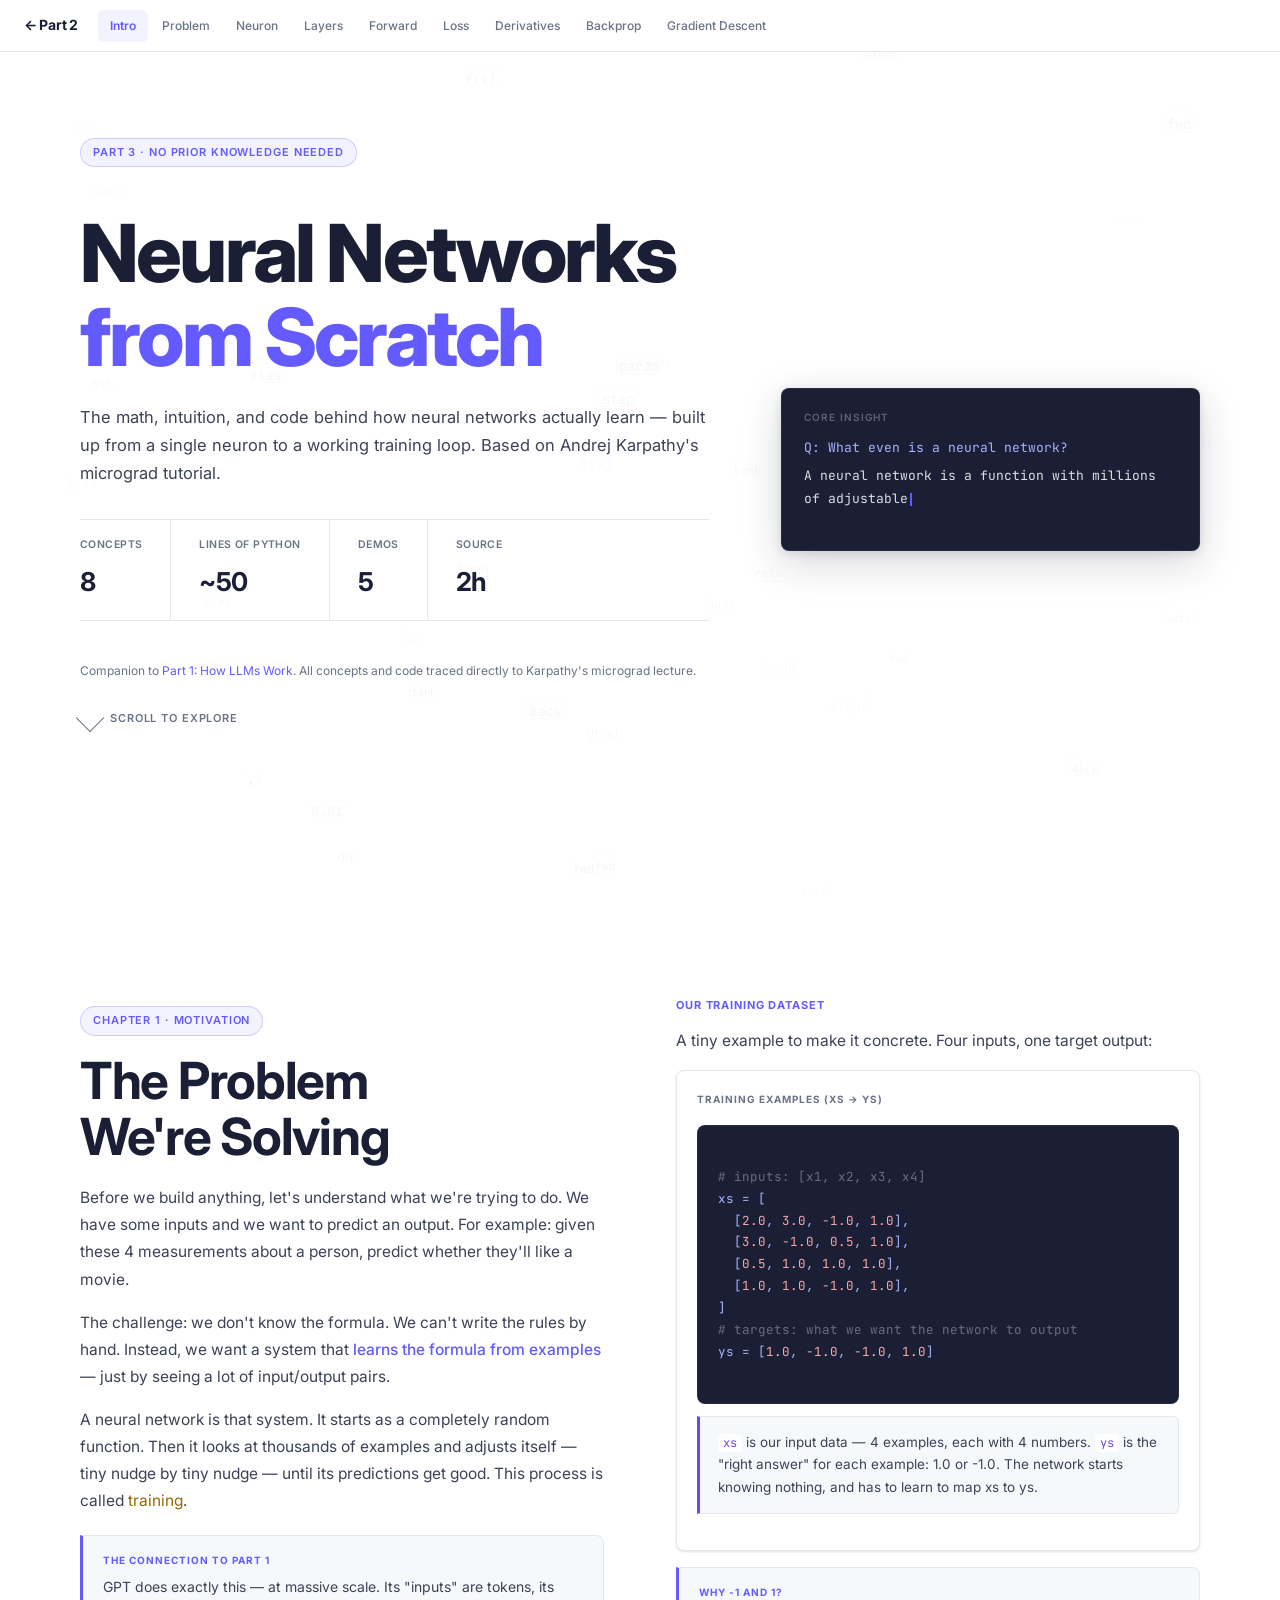
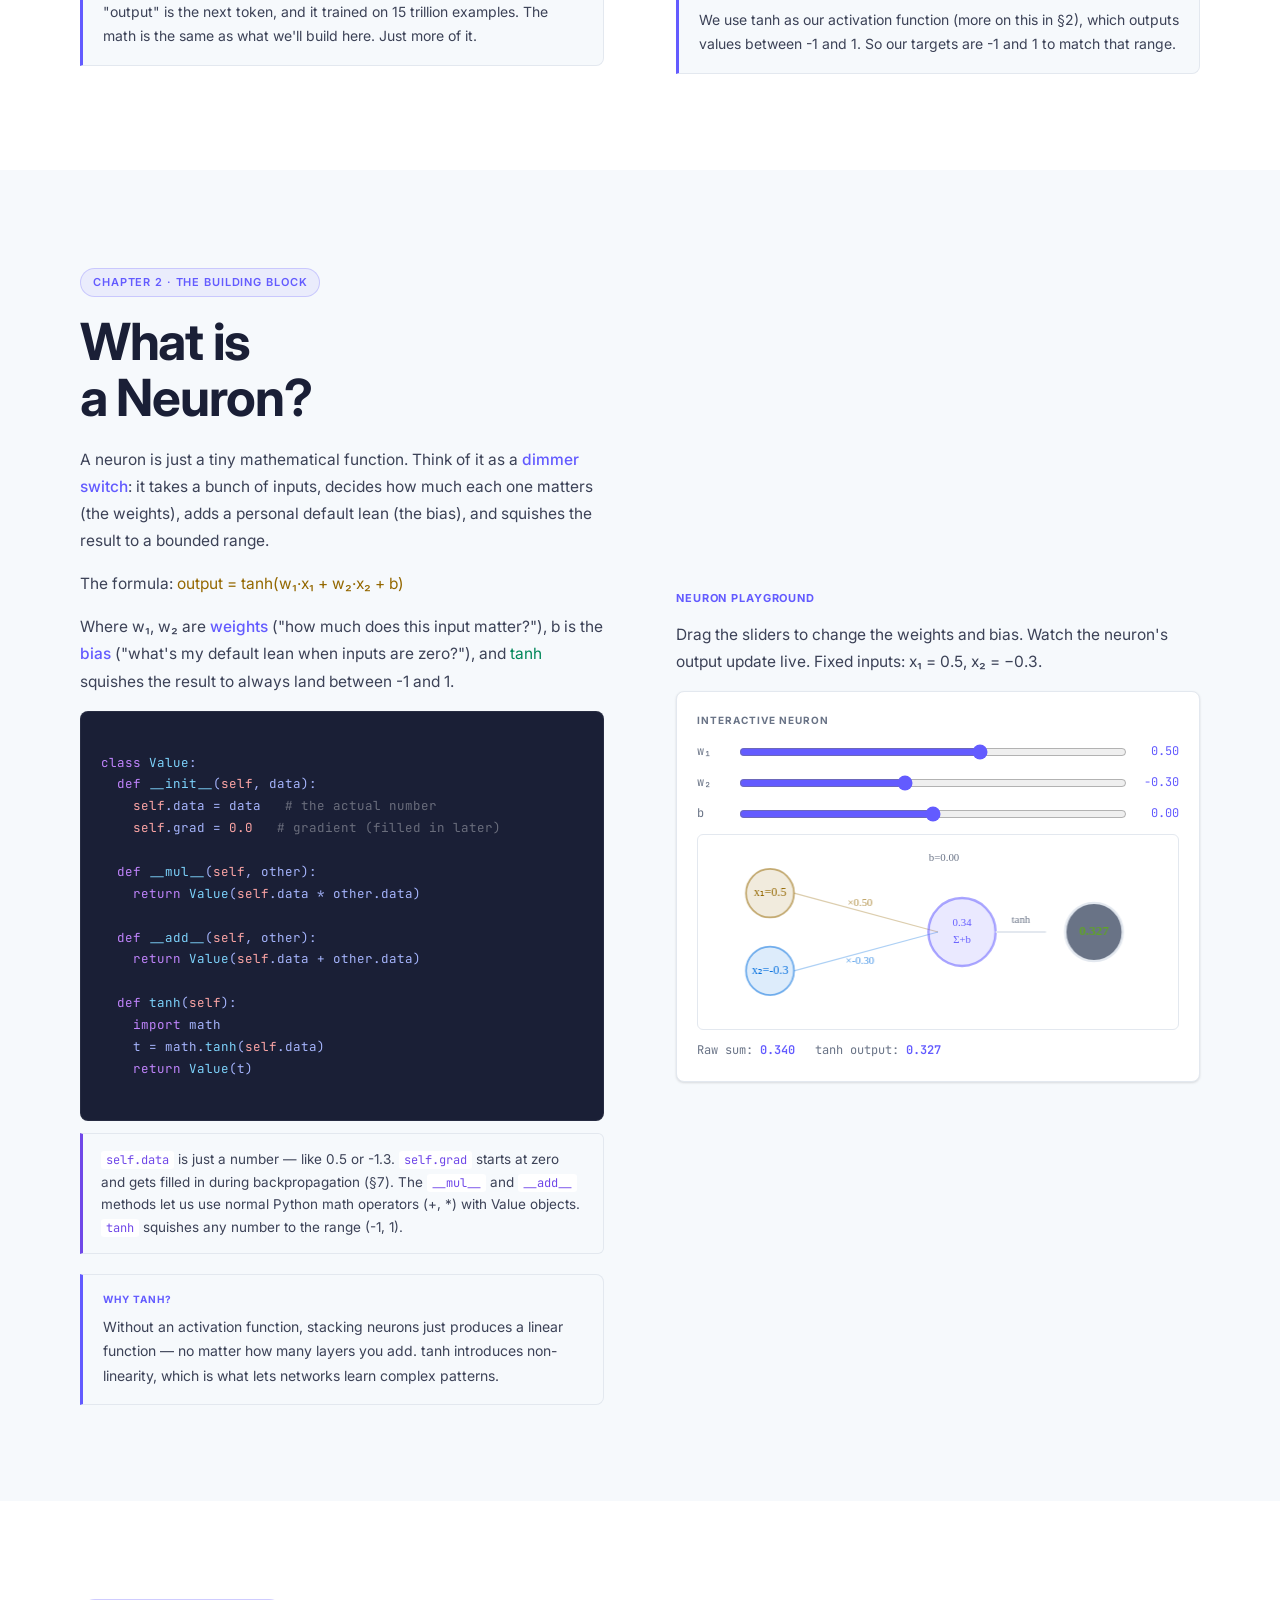
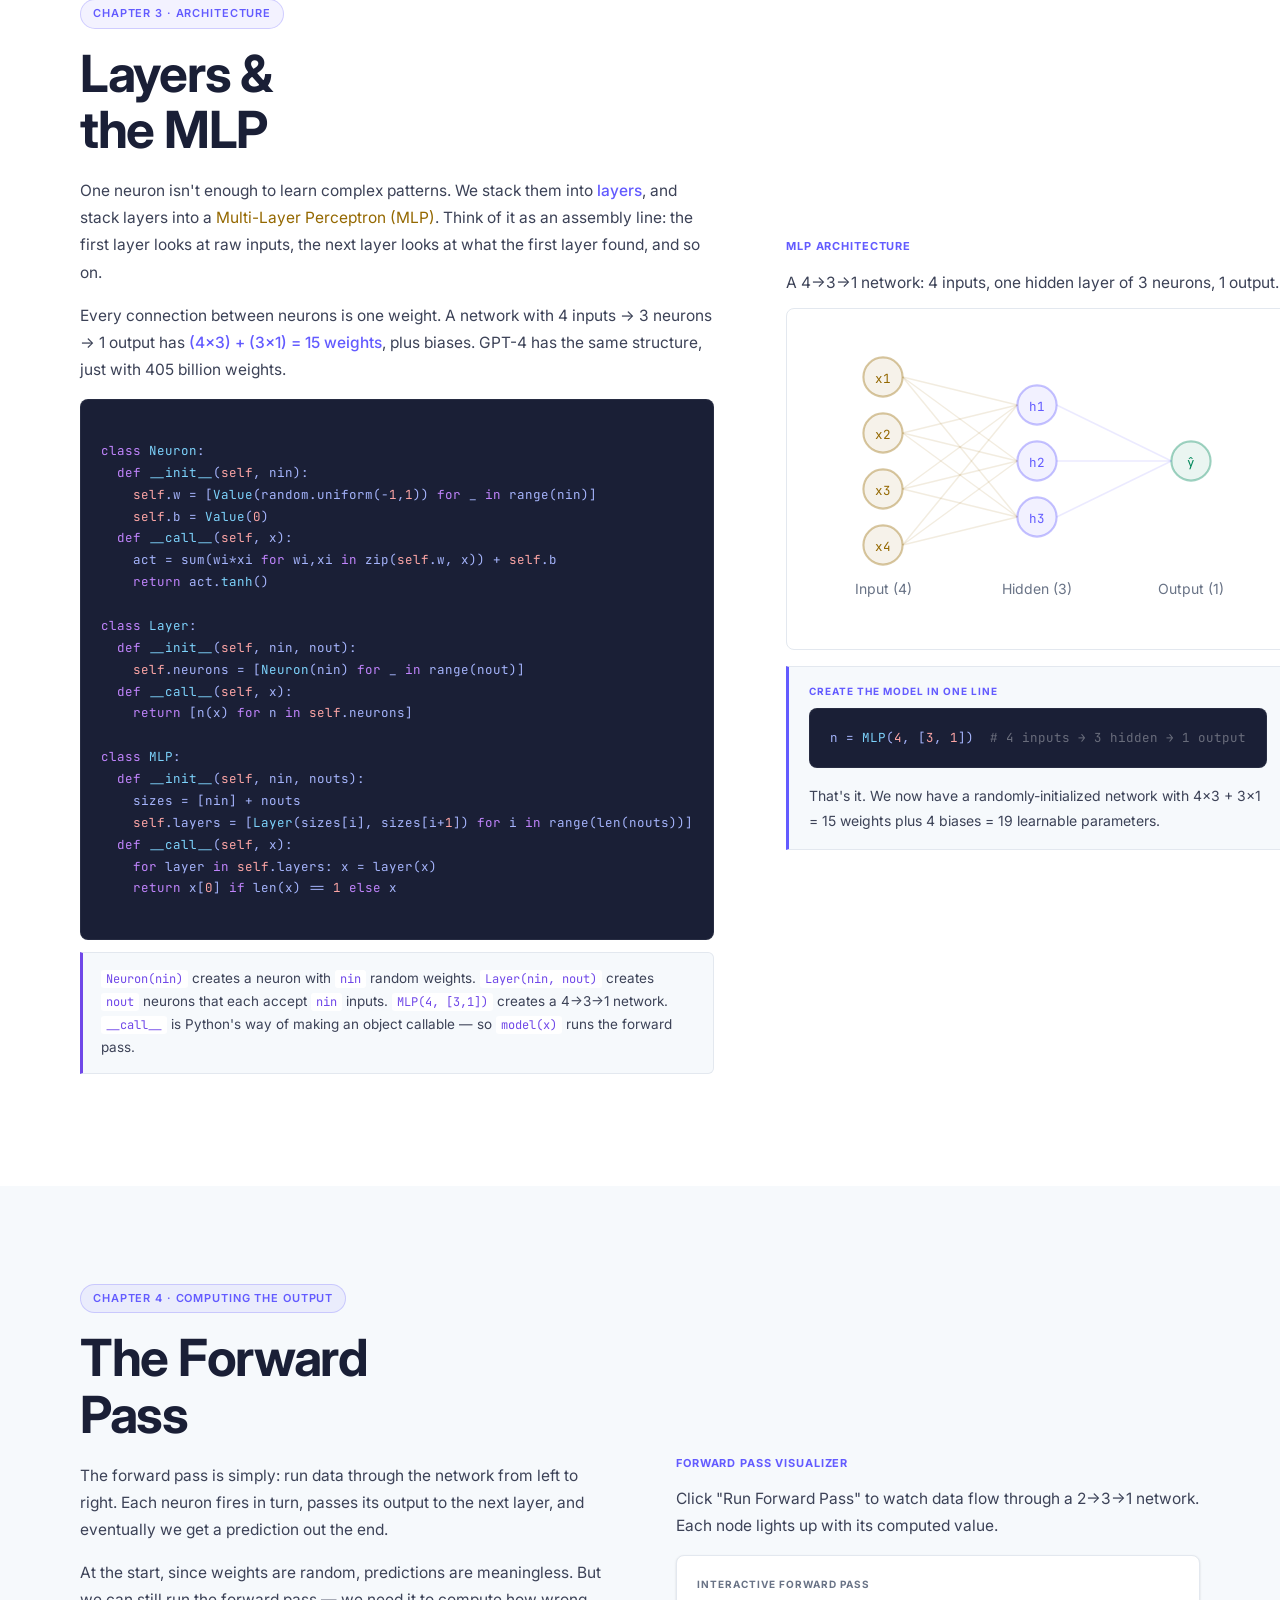
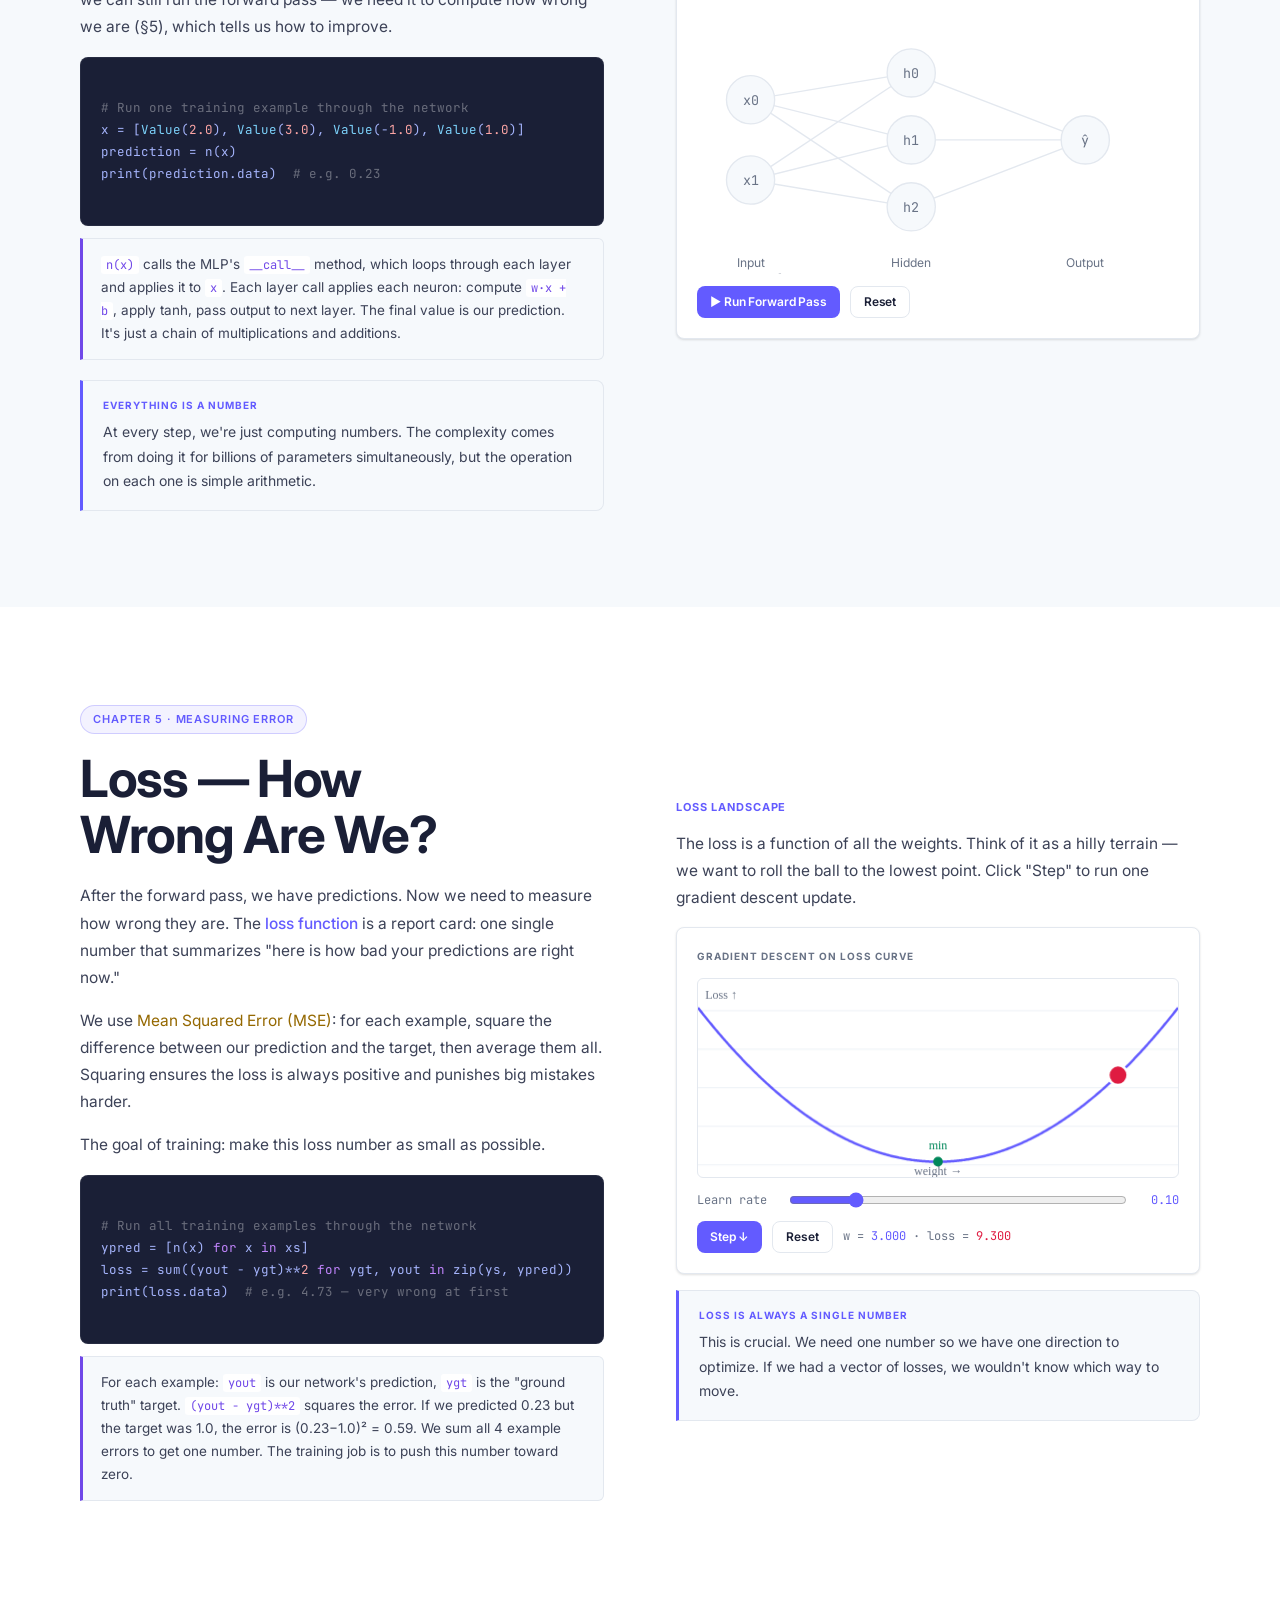
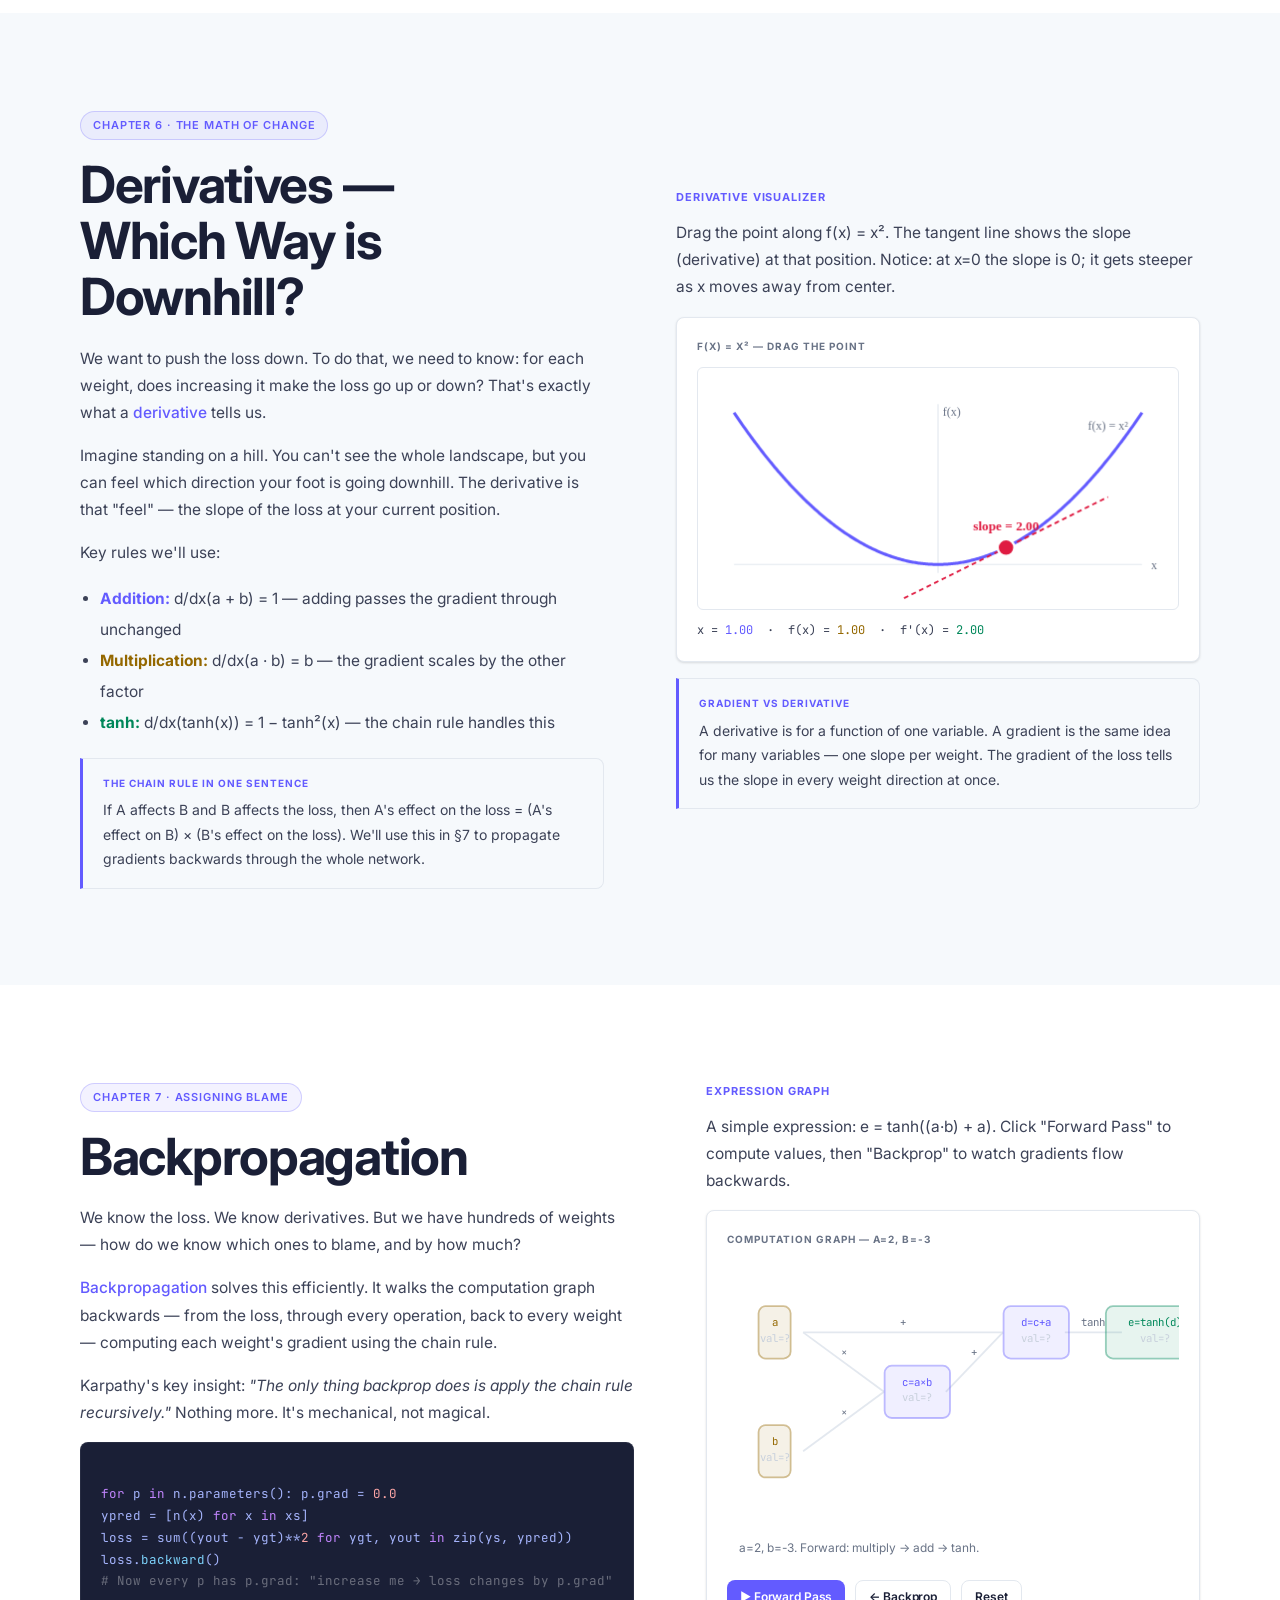
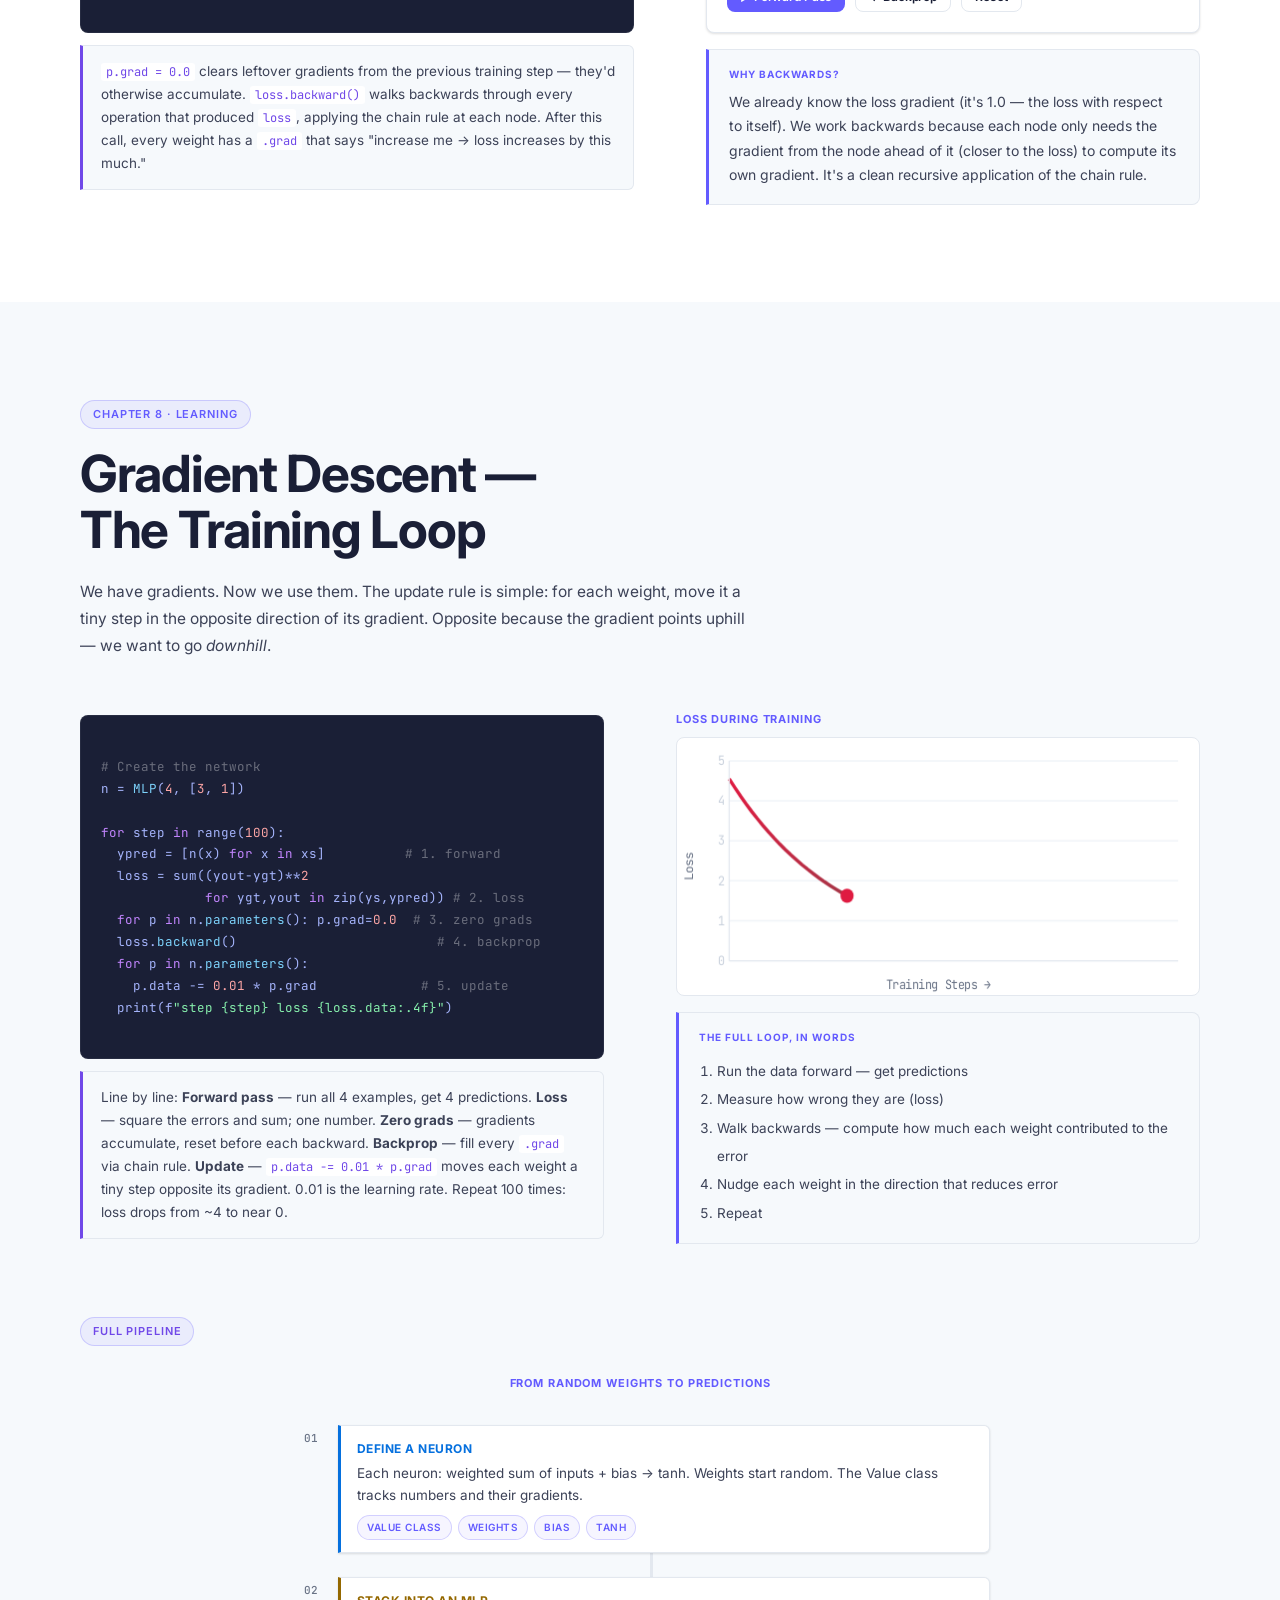
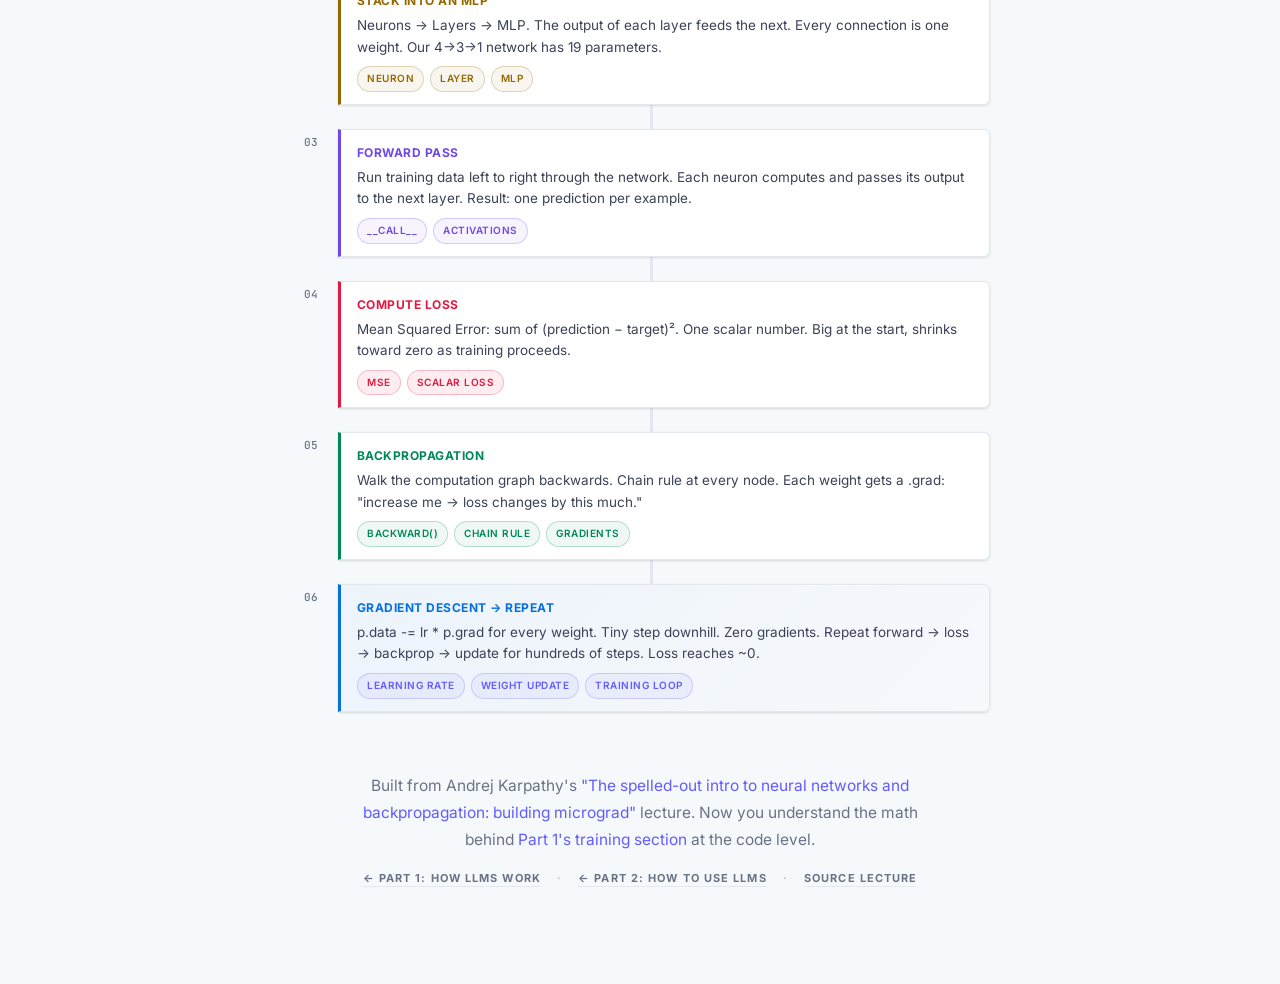
==== commit 8dd74fd3: "Fix code-block whitespace rendering and canvas DPR blurriness" ====
--- a/neural-networks/index.html
+++ b/neural-networks/index.html
@@ -9,7 +9,7 @@
 <link href="https://fonts.googleapis.com/css2?family=Inter:wght@400;500;600;700;800&family=JetBrains+Mono:ital,wght@0,400;0,500;1,400&display=swap" rel="stylesheet">
 <link rel="stylesheet" href="style.css">
 <style>
-.code-block{background:var(--ink);color:#A5B4FC;font-family:var(--dm);font-size:12.5px;line-height:1.75;padding:18px 20px;border-radius:var(--radius);margin:16px 0;overflow-x:auto;border:1px solid rgba(255,255,255,0.06)}
+.code-block{background:var(--ink);color:#A5B4FC;font-family:var(--dm);font-size:12.5px;line-height:1.75;padding:18px 20px;border-radius:var(--radius);margin:16px 0;overflow-x:auto;border:1px solid rgba(255,255,255,0.06);white-space:pre}
 .code-block .co{color:rgba(255,255,255,0.35)}
 .code-block .kw{color:#C084FC}
 .code-block .st{color:#86EFAC}
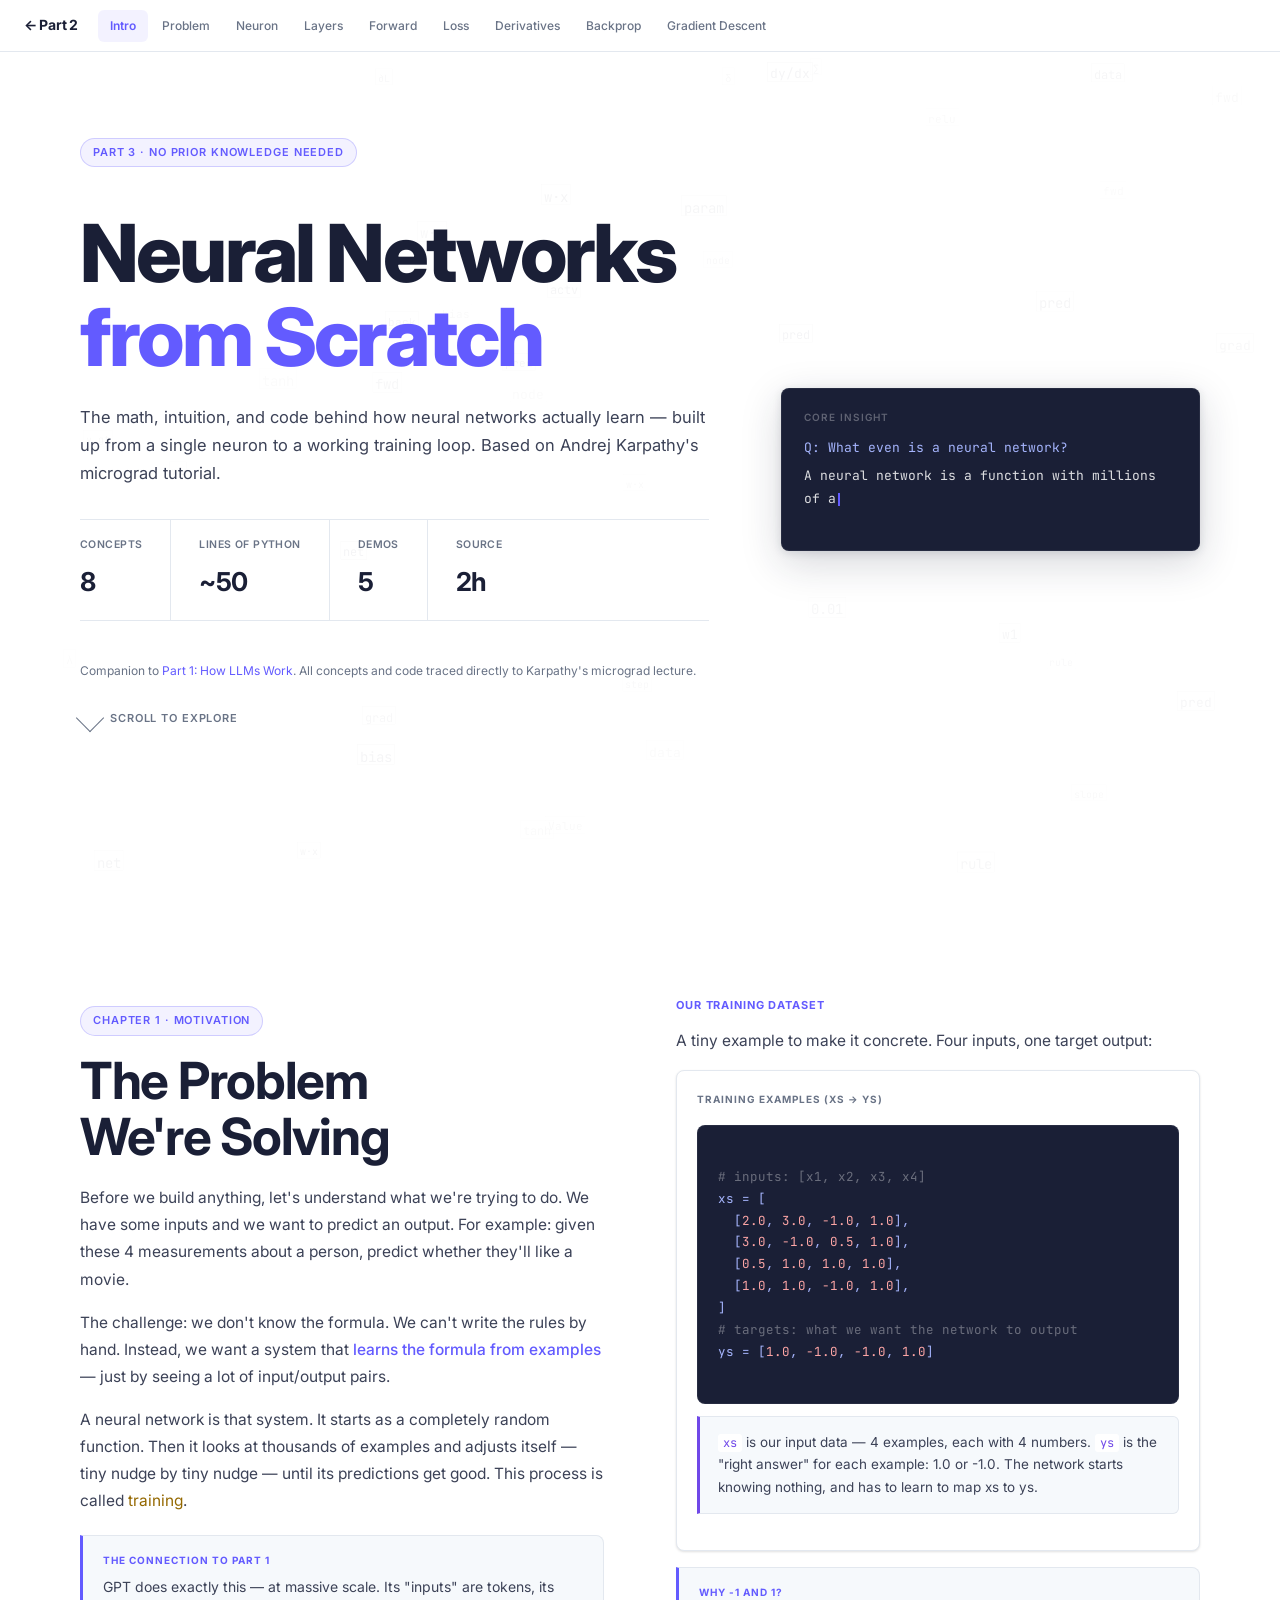
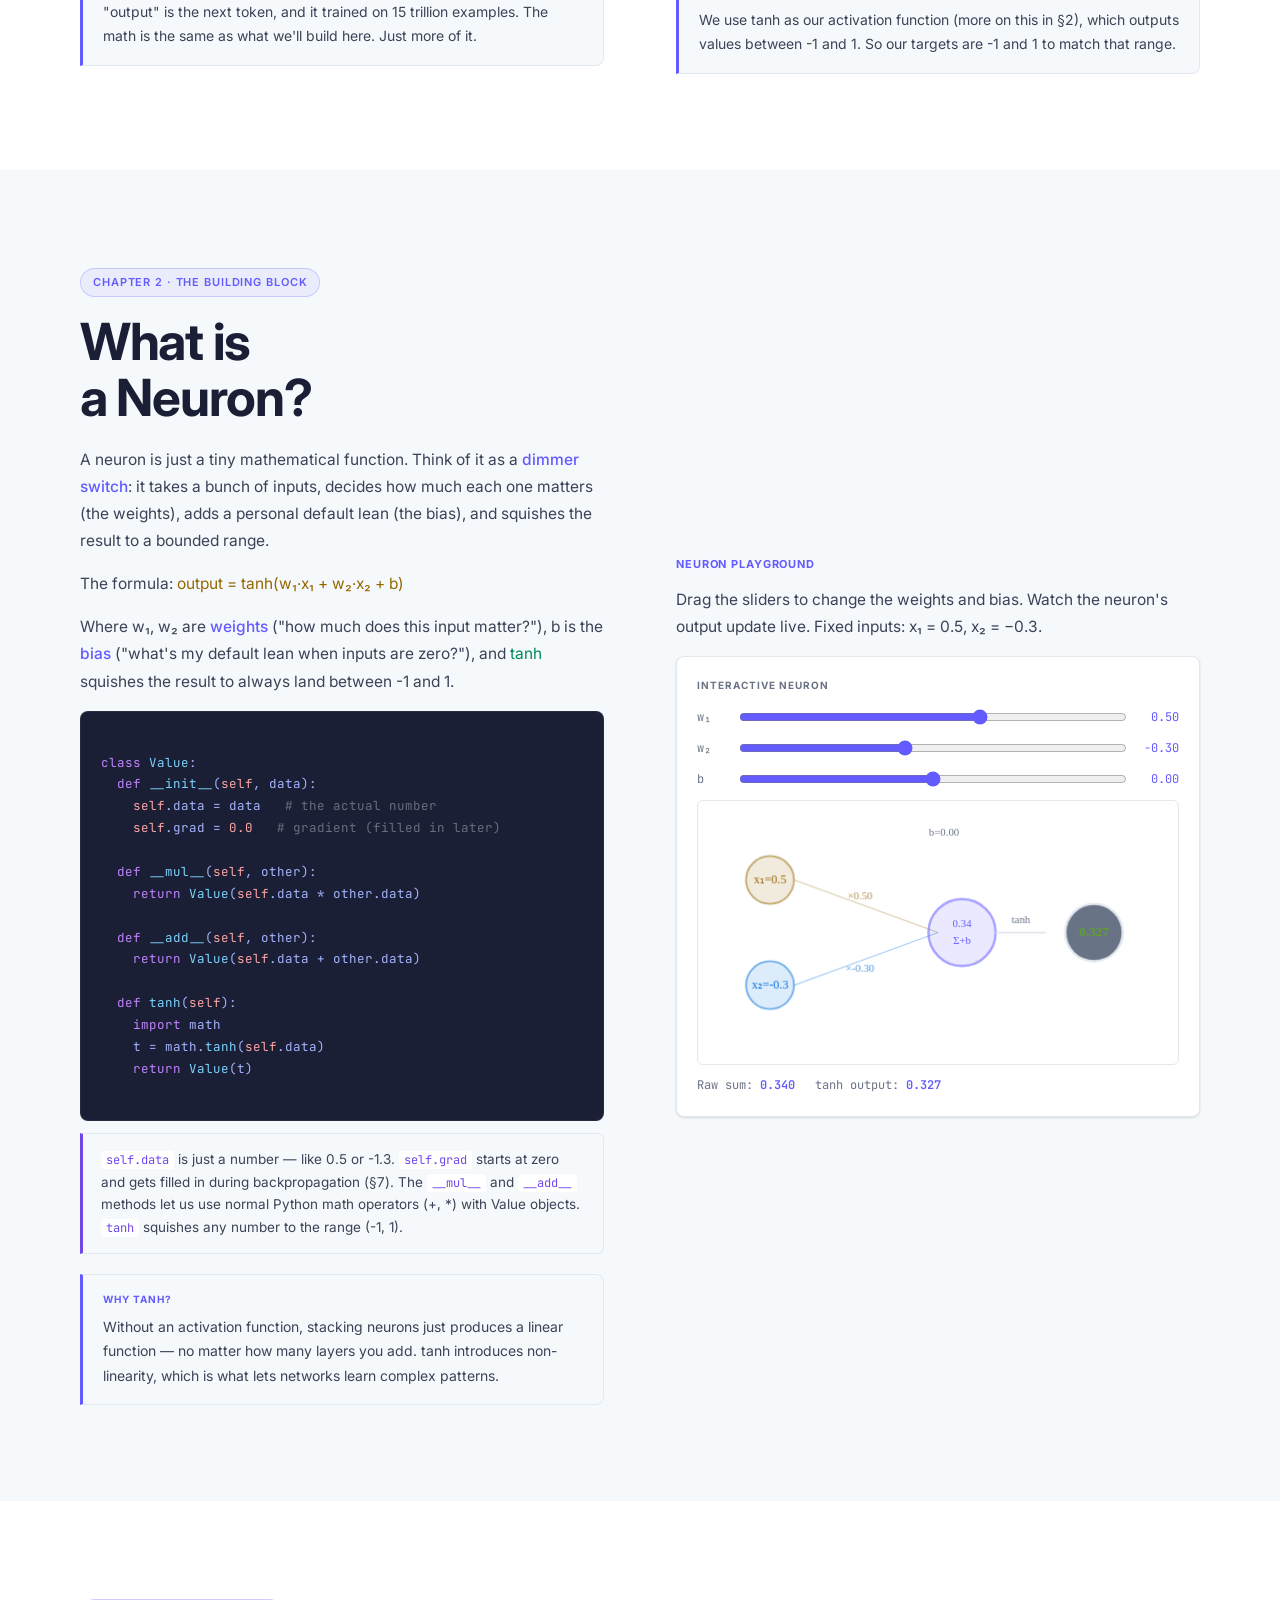
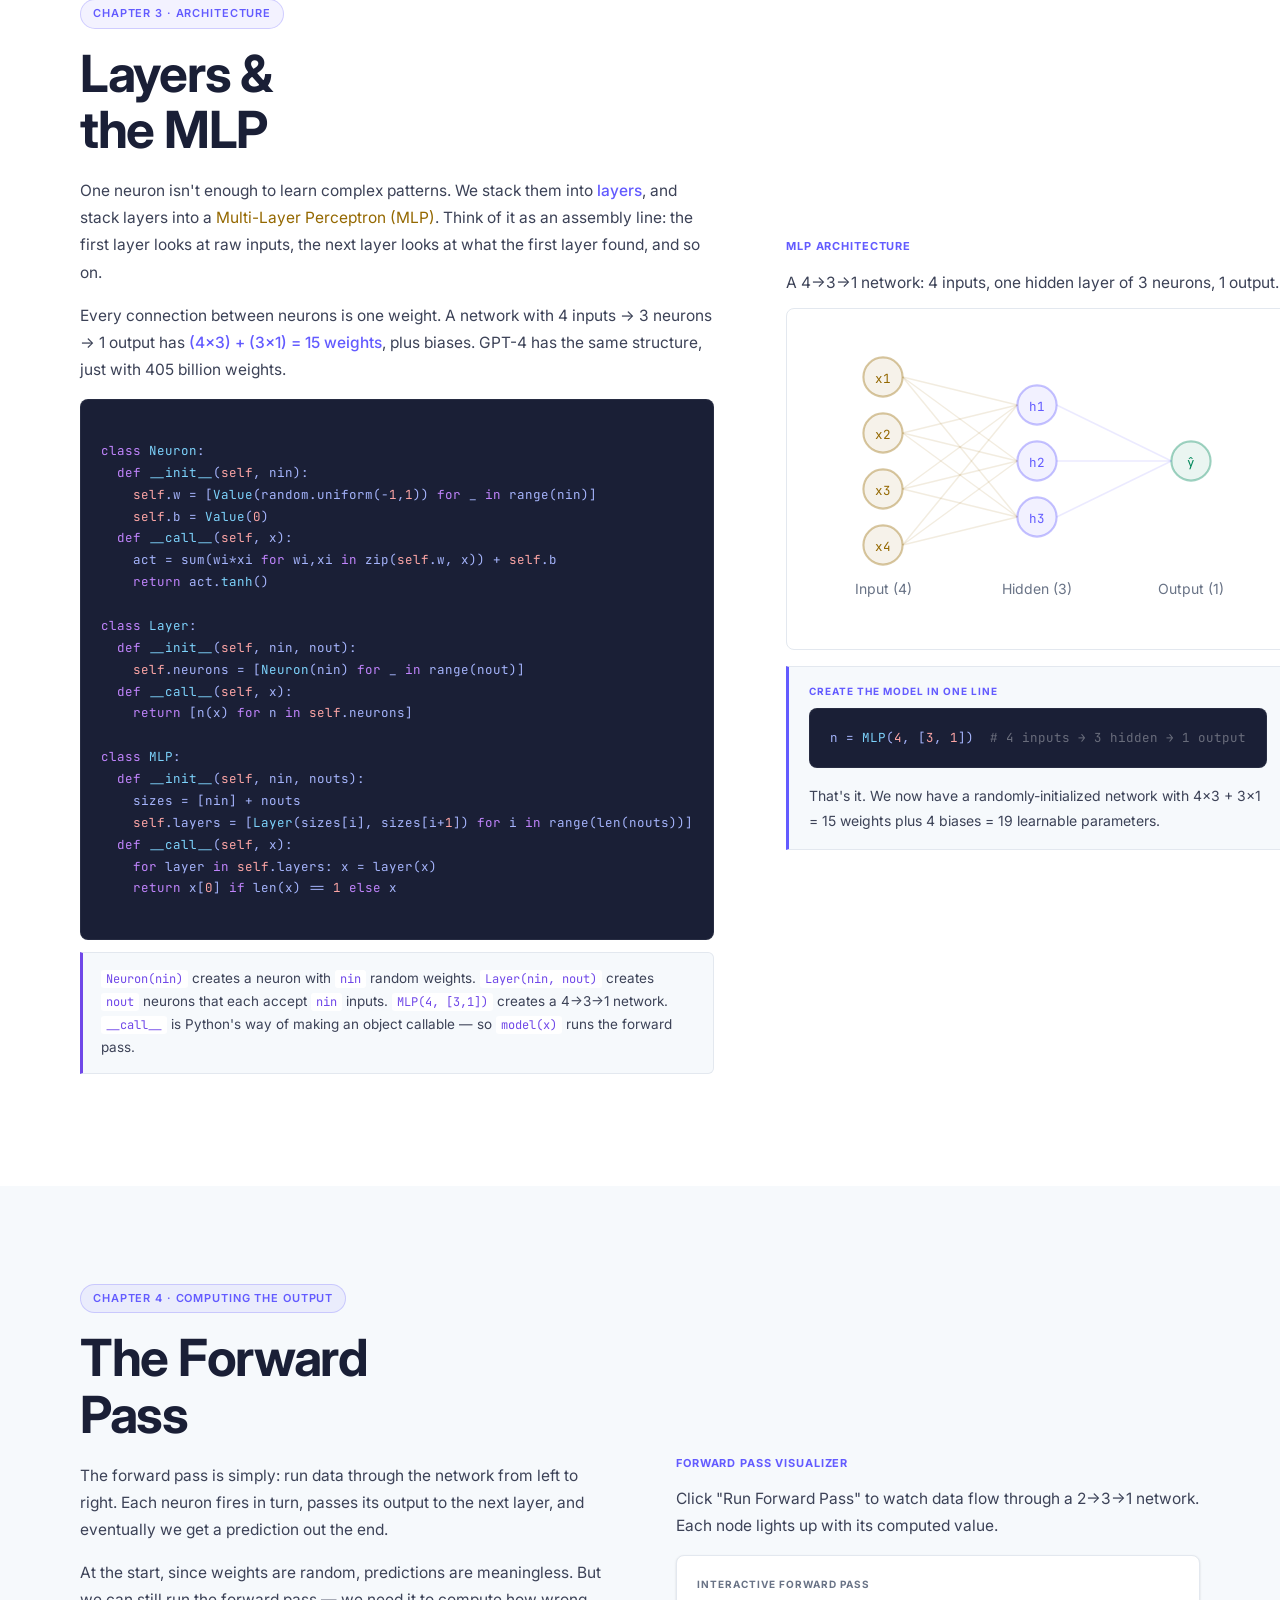
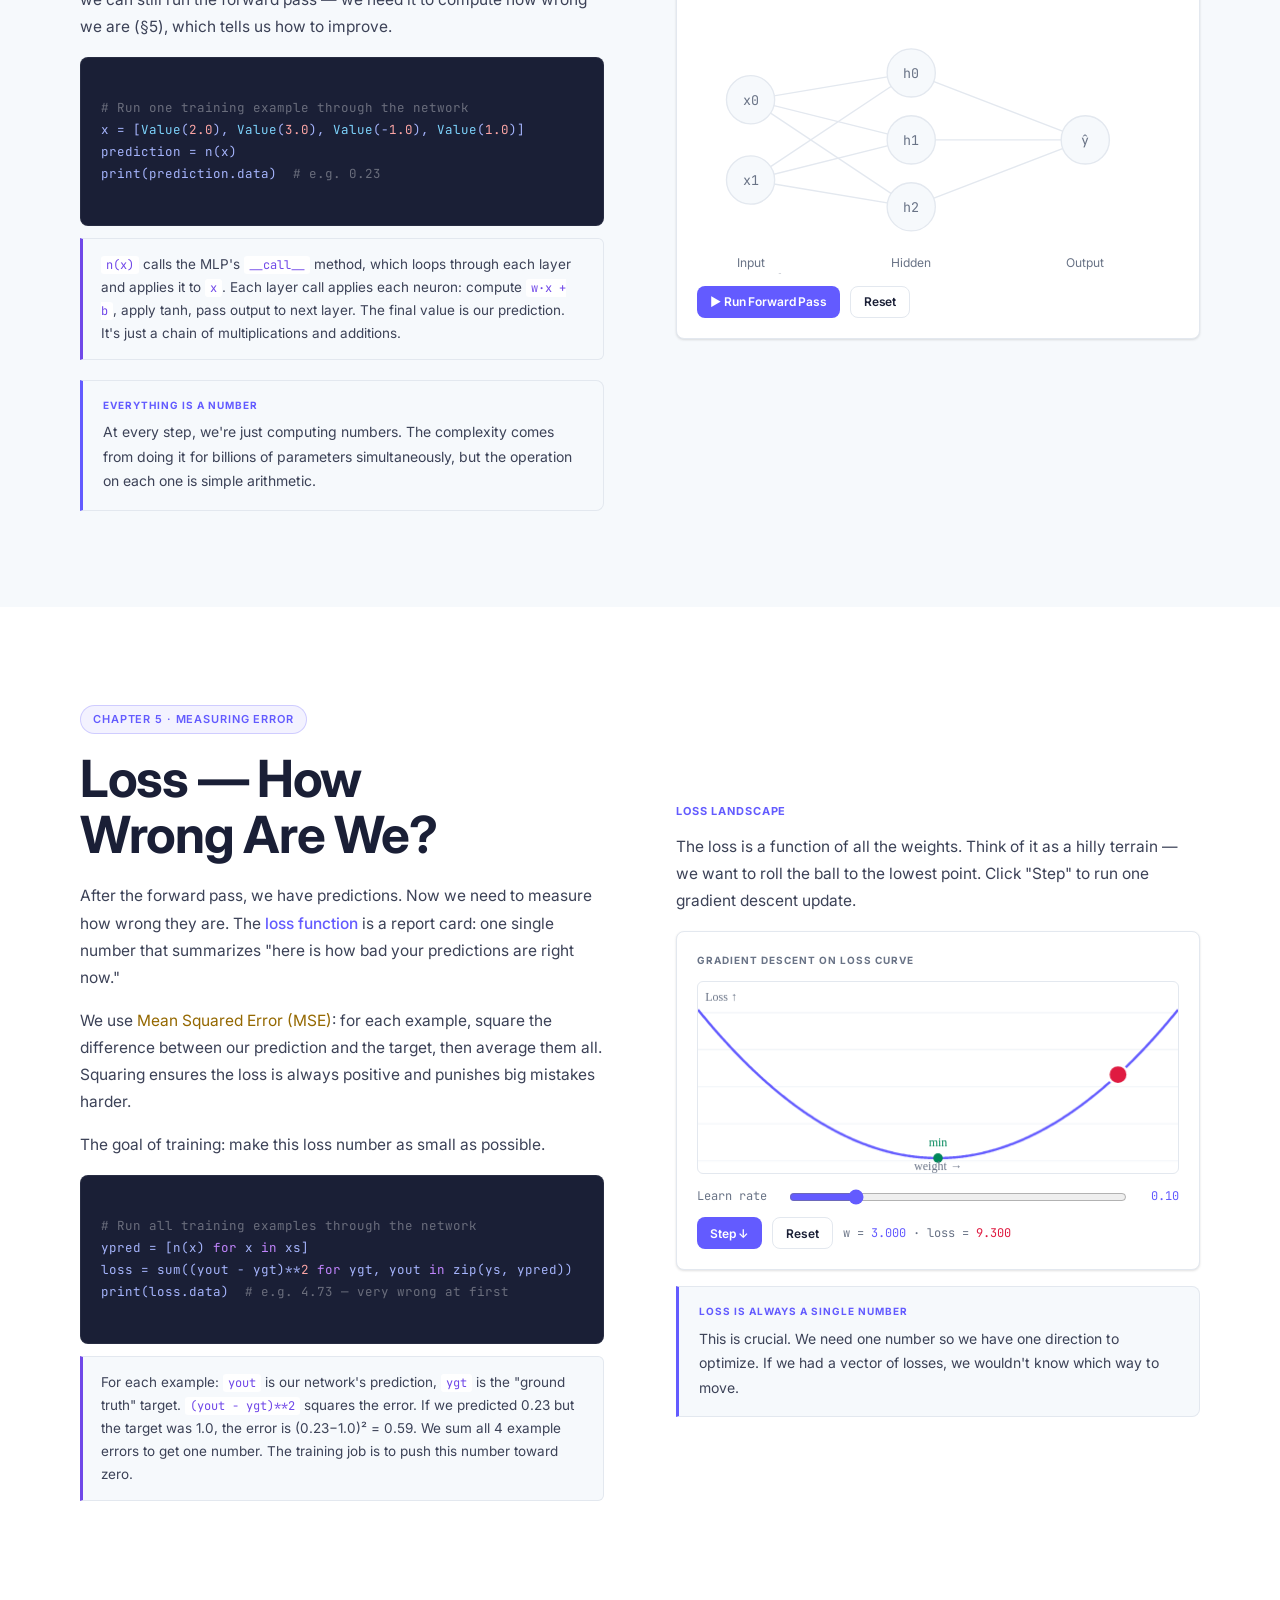
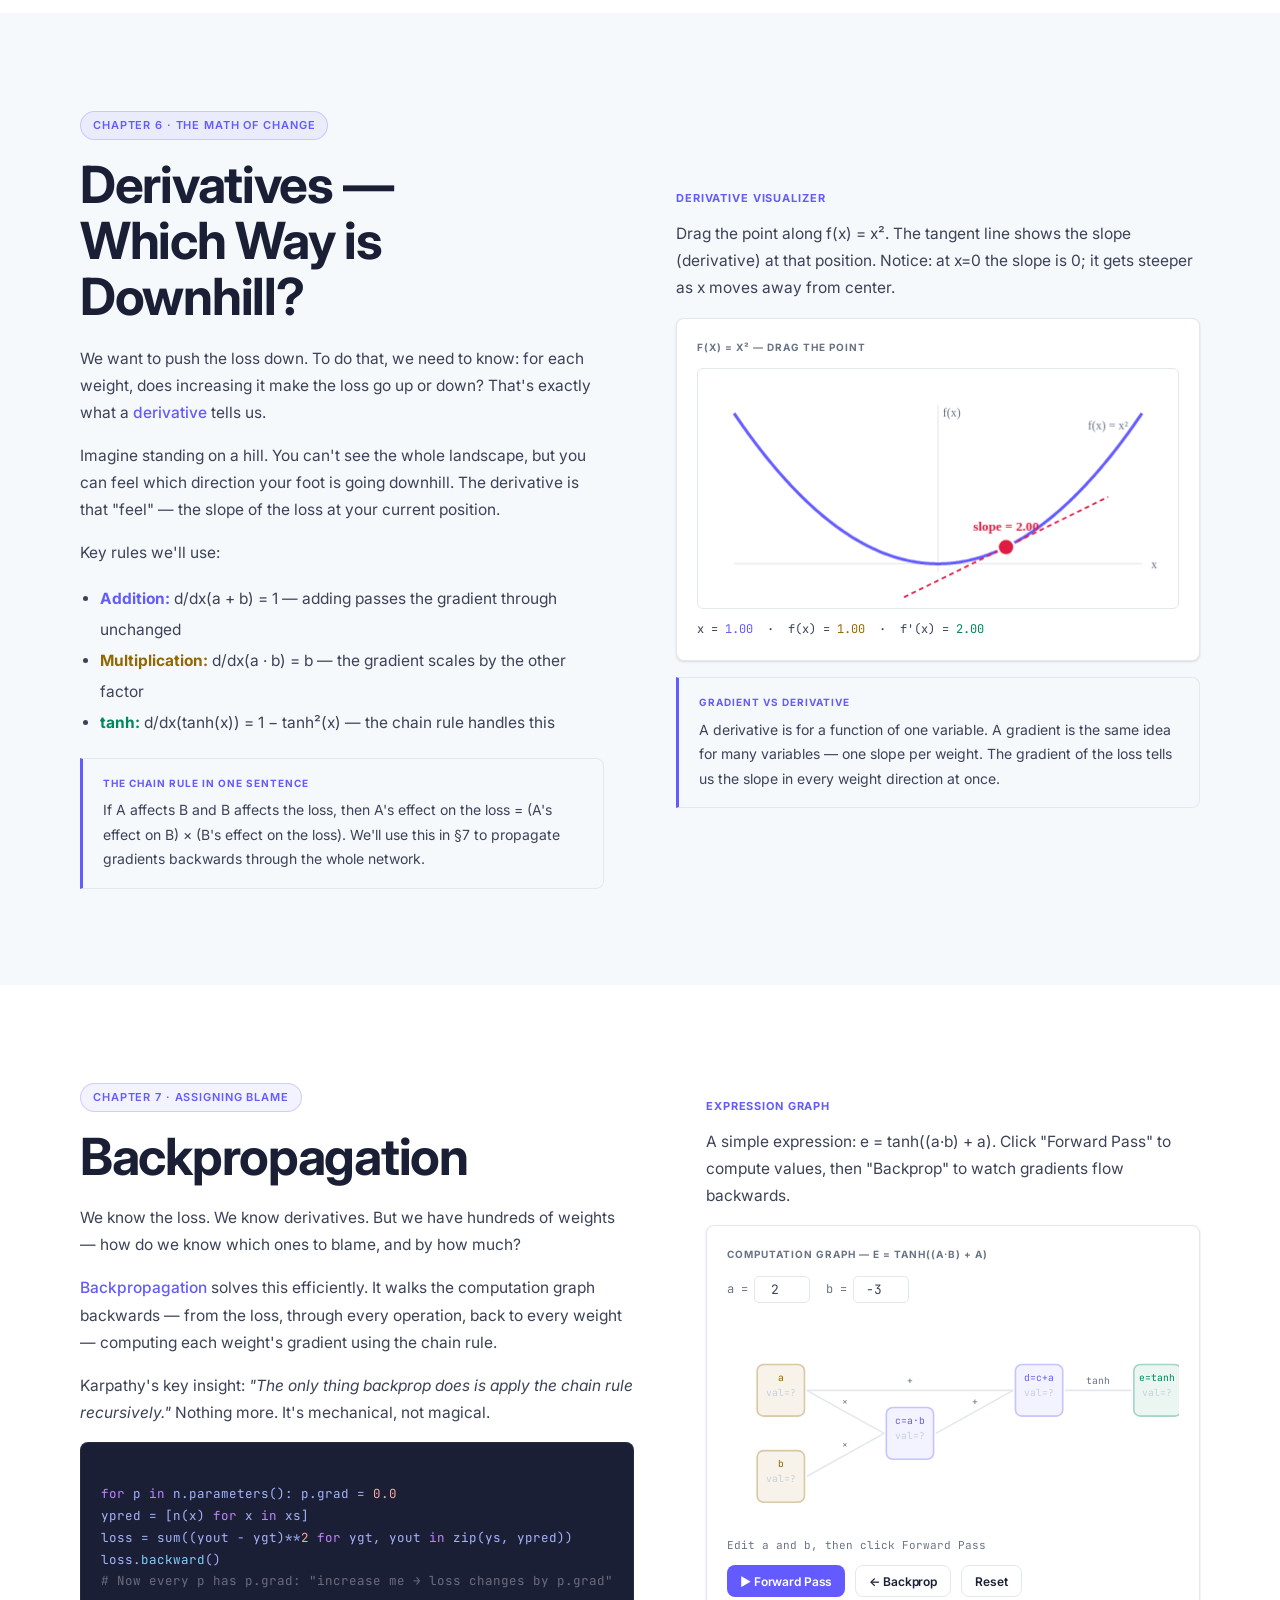
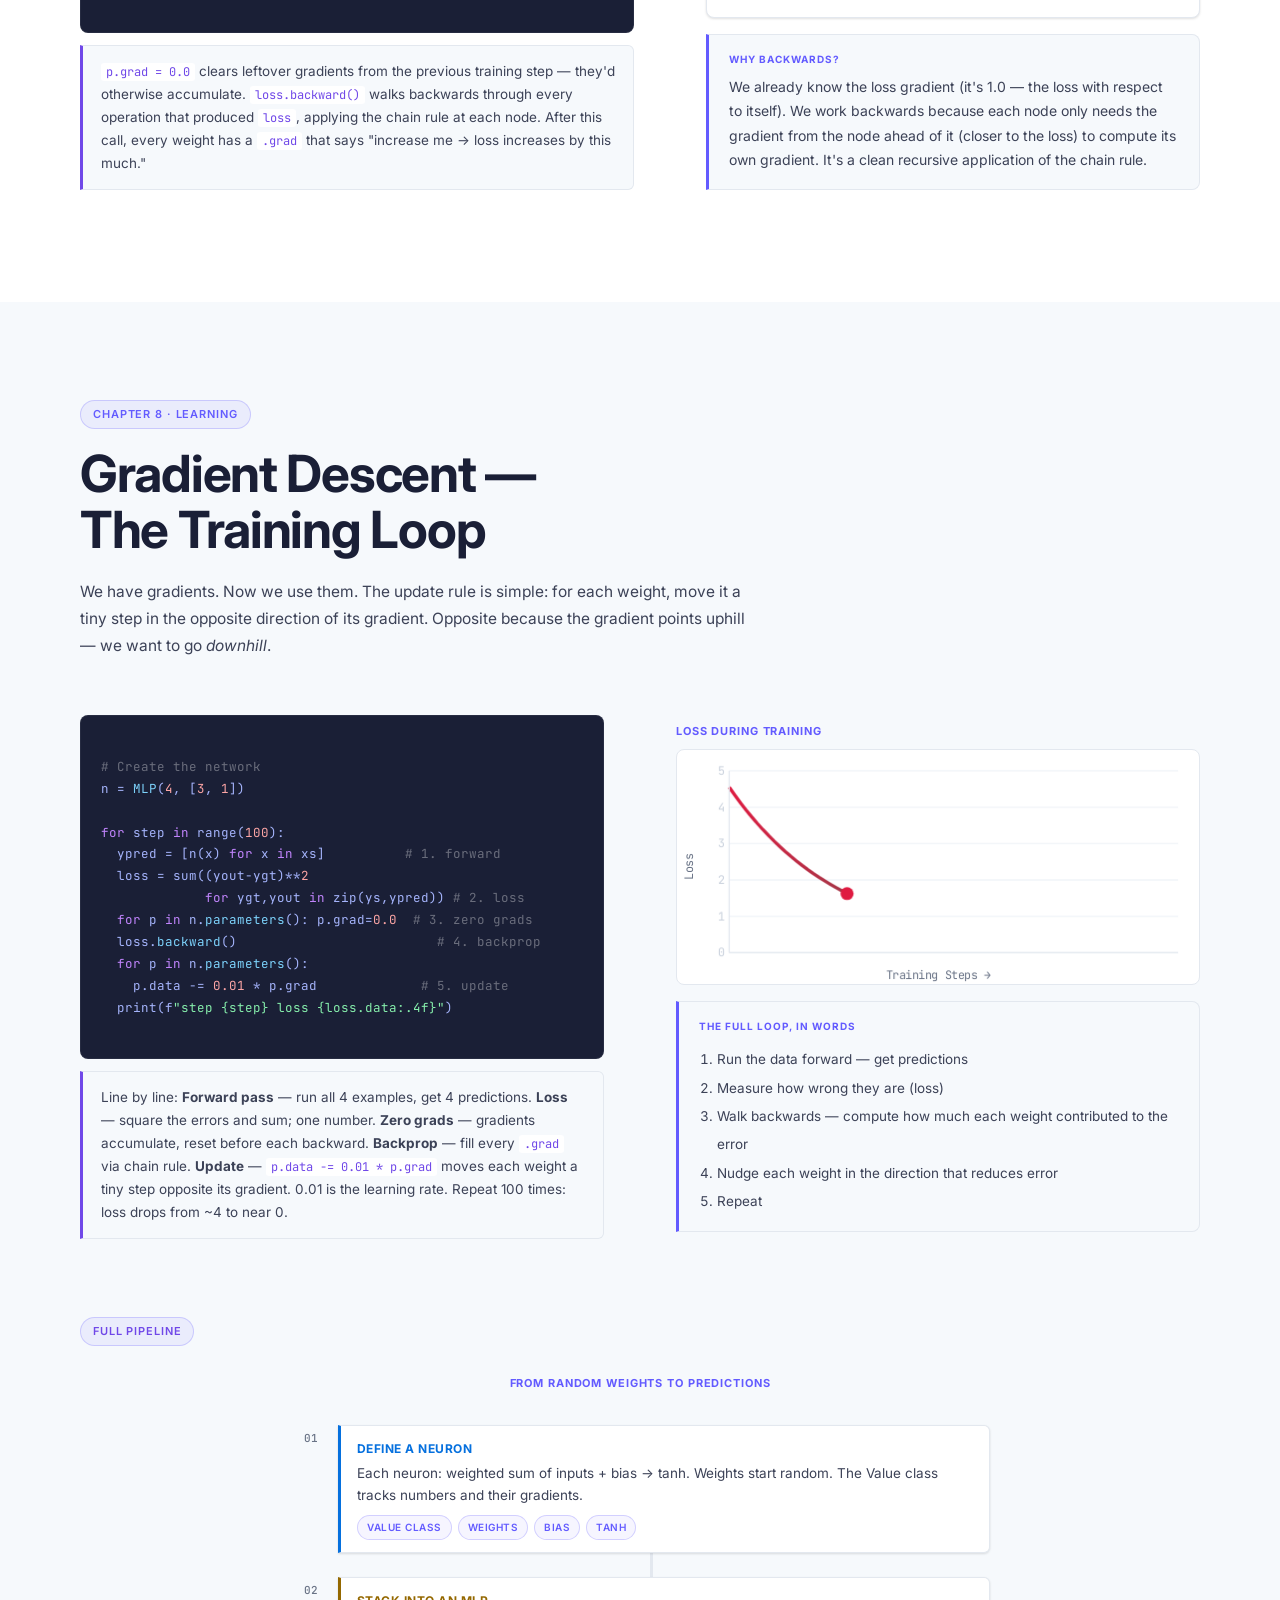
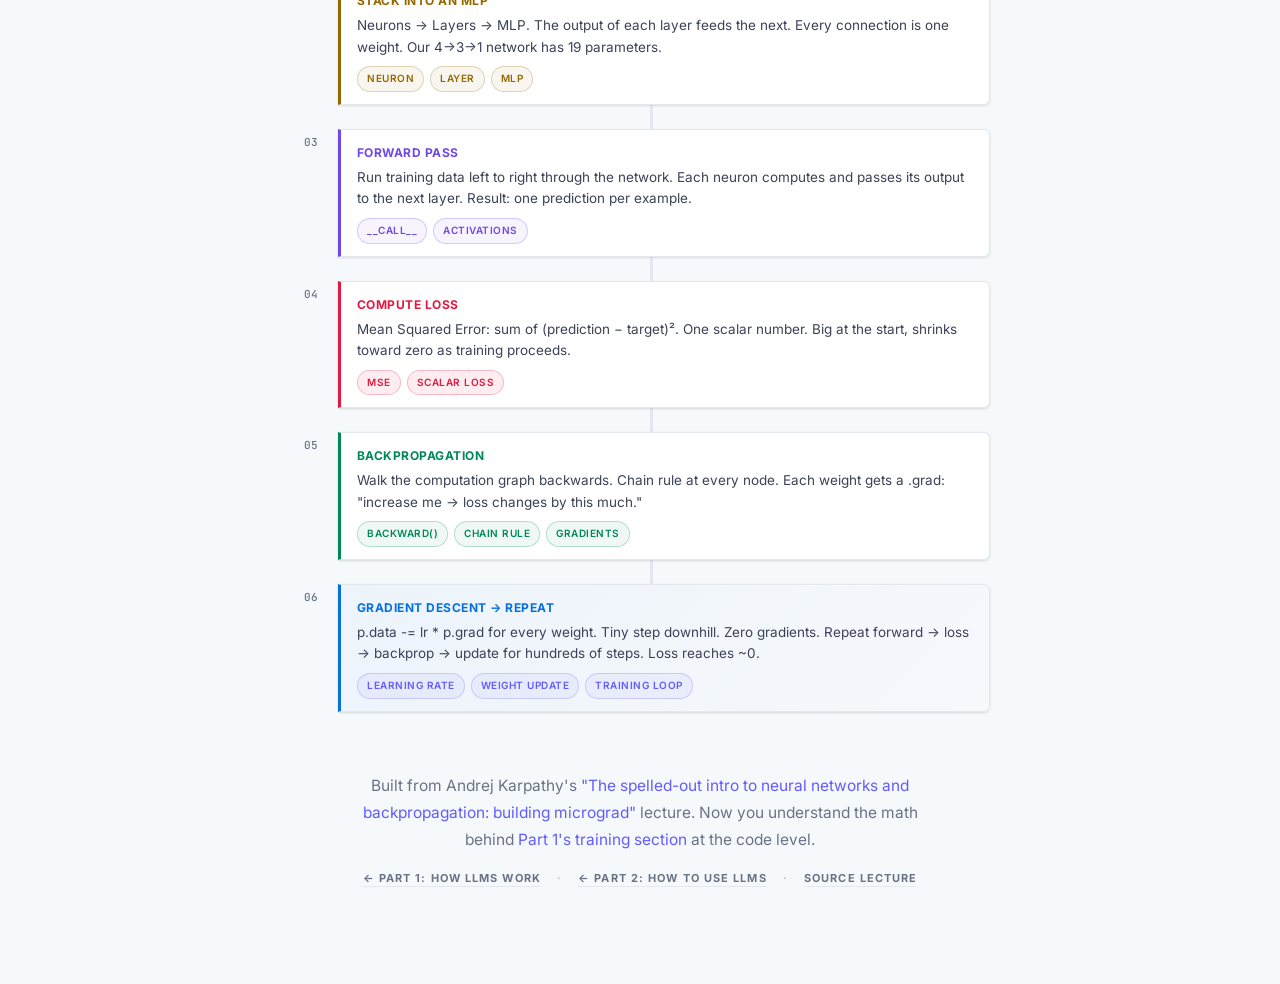
==== commit 1add5a72: "Rebuild demos with richer interactivity and fix canvas DPR aspect ratio" ====
--- a/neural-networks/index.html
+++ b/neural-networks/index.html
@@ -184,7 +184,7 @@
           <input type="range" id="np-b" min="-2" max="2" step="0.05" value="0.0" aria-label="Bias">
           <span class="slider-val" id="np-b-val">0.00</span>
         </div>
-        <canvas id="neuron-canvas" width="400" height="160" style="width:100%;display:block;margin-top:8px;border-radius:var(--radius-sm);border:1px solid var(--border)"></canvas>
+        <canvas id="neuron-canvas" width="400" height="220" style="width:100%;display:block;margin-top:8px;border-radius:var(--radius-sm);border:1px solid var(--border)"></canvas>
         <div class="neuron-output" style="margin-top:10px">
           <span><span class="n-label">Raw sum: </span><span class="n-val" id="np-raw">0.00</span></span>
           <span><span class="n-label">tanh output: </span><span class="n-val" id="np-out">0.00</span></span>
@@ -388,8 +388,22 @@
       <h3 class="sub-title">Expression Graph</h3>
       <p class="body-text" style="margin-bottom:8px">A simple expression: e = tanh((a·b) + a). Click "Forward Pass" to compute values, then "Backprop" to watch gradients flow backwards.</p>
       <div class="demo-box">
-        <div class="demo-label">Computation Graph — a=2, b=-3</div>
-        <svg id="graph-svg" viewBox="0 0 380 260" width="100%" style="display:block" role="img" aria-label="Expression graph with backpropagation"></svg>
+        <div class="demo-label">Computation Graph — e = tanh((a·b) + a)</div>
+        <div class="bp-inputs">
+          <div class="bp-input-group">
+            <label for="bp-a">a =</label>
+            <input type="number" id="bp-a" value="2" step="0.5" min="-5" max="5">
+          </div>
+          <div class="bp-input-group">
+            <label for="bp-b">b =</label>
+            <input type="number" id="bp-b" value="-3" step="0.5" min="-5" max="5">
+          </div>
+        </div>
+        <div style="position:relative">
+          <div id="bp-tooltip" class="bp-tooltip"></div>
+          <svg id="graph-svg" viewBox="0 0 420 200" width="100%" style="display:block" role="img" aria-label="Expression graph with backpropagation"></svg>
+        </div>
+        <div class="bp-status" id="bp-status">Edit a and b, then click Forward Pass</div>
         <div style="margin-top:10px;display:flex;gap:10px">
           <button class="btn btn-primary btn-sm" id="graph-forward-btn">▶ Forward Pass</button>
           <button class="btn btn-ghost btn-sm" id="graph-back-btn" disabled>← Backprop</button>
--- a/neural-networks/style.css
+++ b/neural-networks/style.css
@@ -341,3 +341,13 @@
 .rag-answer-text{font-size:13.5px;color:var(--txt);line-height:1.65;min-height:52px;font-family:var(--db)}
 .rag-answer-badge{font-family:var(--ds);font-size:10px;font-weight:600;letter-spacing:.04em;text-transform:uppercase;padding:3px 9px;border-radius:100px;display:inline-block;margin-top:10px}
 @media(max-width:900px){.rag-two-col{grid-template-columns:1fr}.rag-docs{grid-template-columns:1fr}.rag-compare{grid-template-columns:1fr}}
+
+/* ── Backprop demo ── */
+.bp-inputs{display:flex;gap:16px;align-items:center;margin-bottom:12px;flex-wrap:wrap}
+.bp-input-group{display:flex;align-items:center;gap:6px;font-family:var(--dm);font-size:12px;color:var(--txt2)}
+.bp-input-group input[type=number]{width:56px;font-family:var(--dm);font-size:13px;padding:4px 8px;background:var(--card);border:1px solid var(--border);border-radius:5px;color:var(--txt);outline:none;text-align:center}
+.bp-input-group input[type=number]:focus{border-color:var(--accent)}
+.bp-status{font-family:var(--dm);font-size:11px;color:var(--txt2);margin-top:6px;min-height:18px}
+.bp-tooltip{position:absolute;background:var(--ink);color:#A5B4FC;font-family:var(--dm);font-size:11px;padding:6px 10px;border-radius:6px;pointer-events:none;opacity:0;transition:opacity .15s;z-index:20;white-space:nowrap}
+.bp-tooltip.bp-visible{opacity:1}
+
